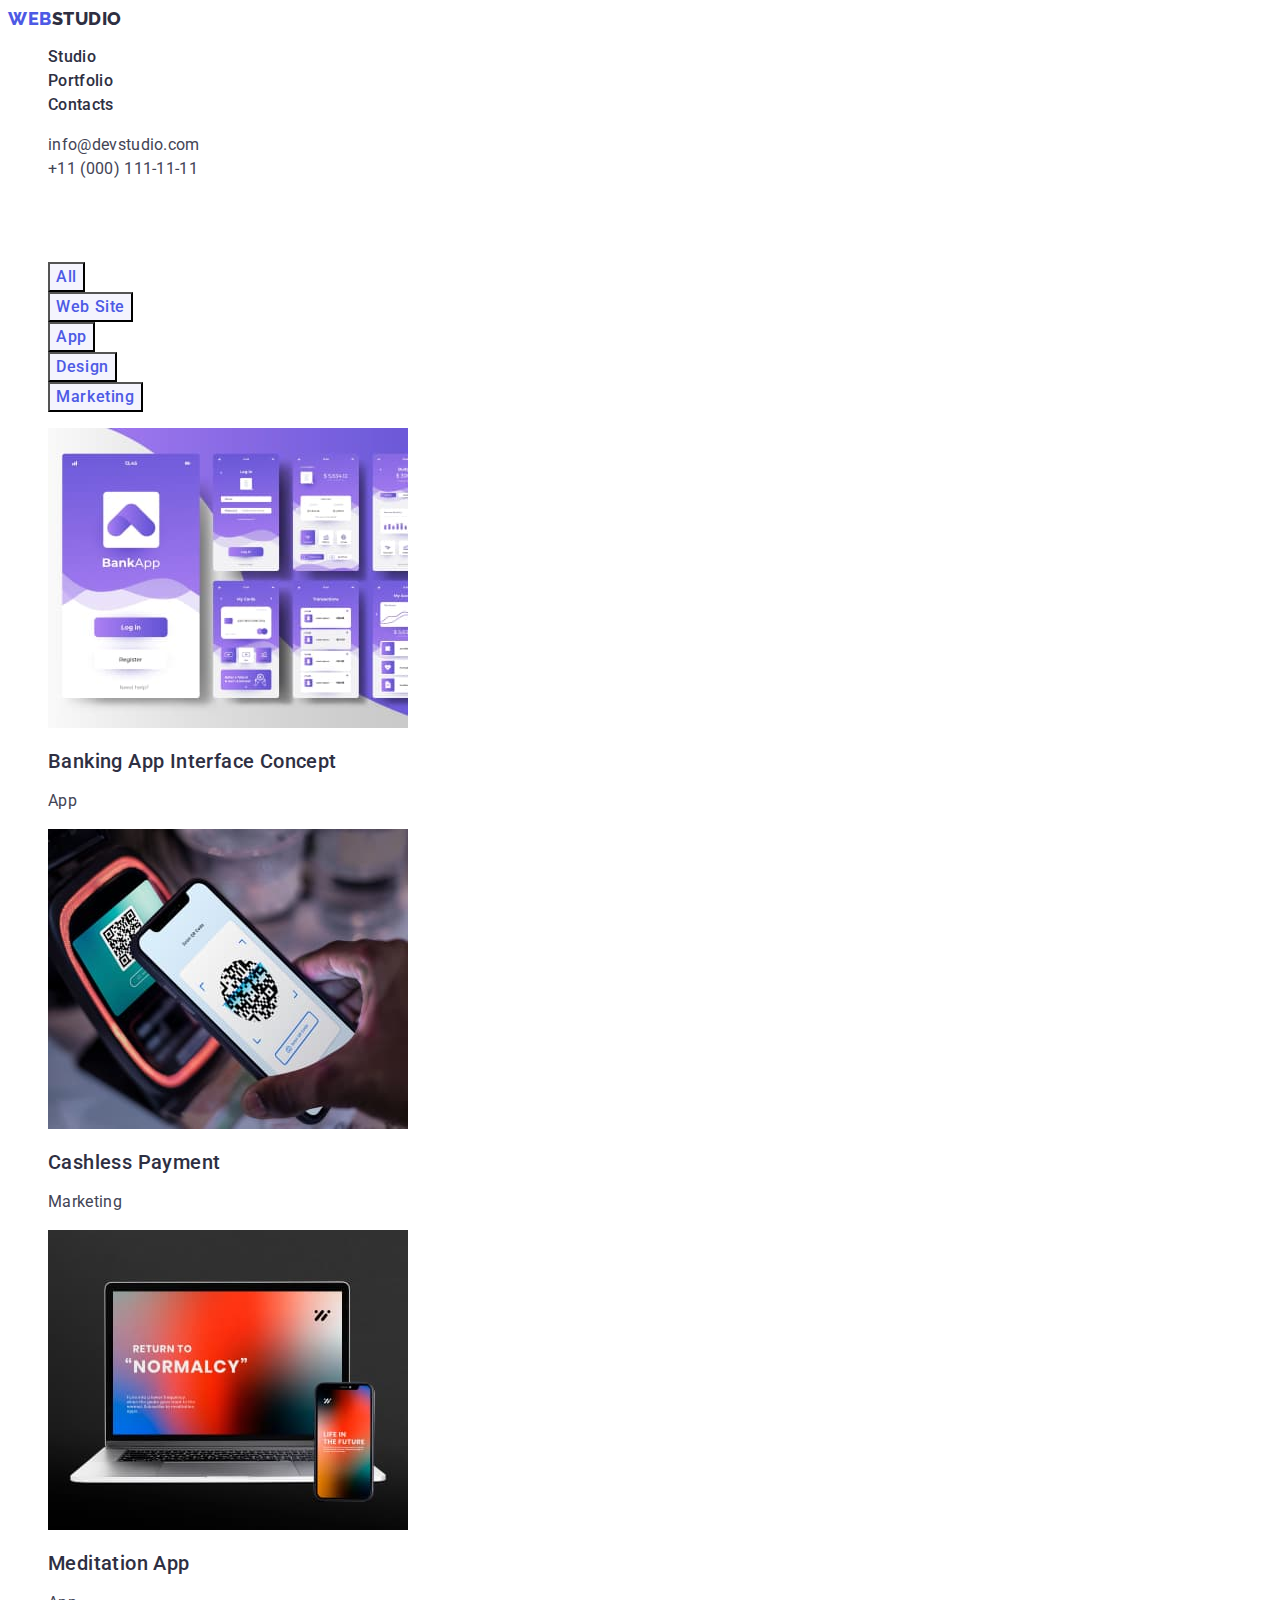
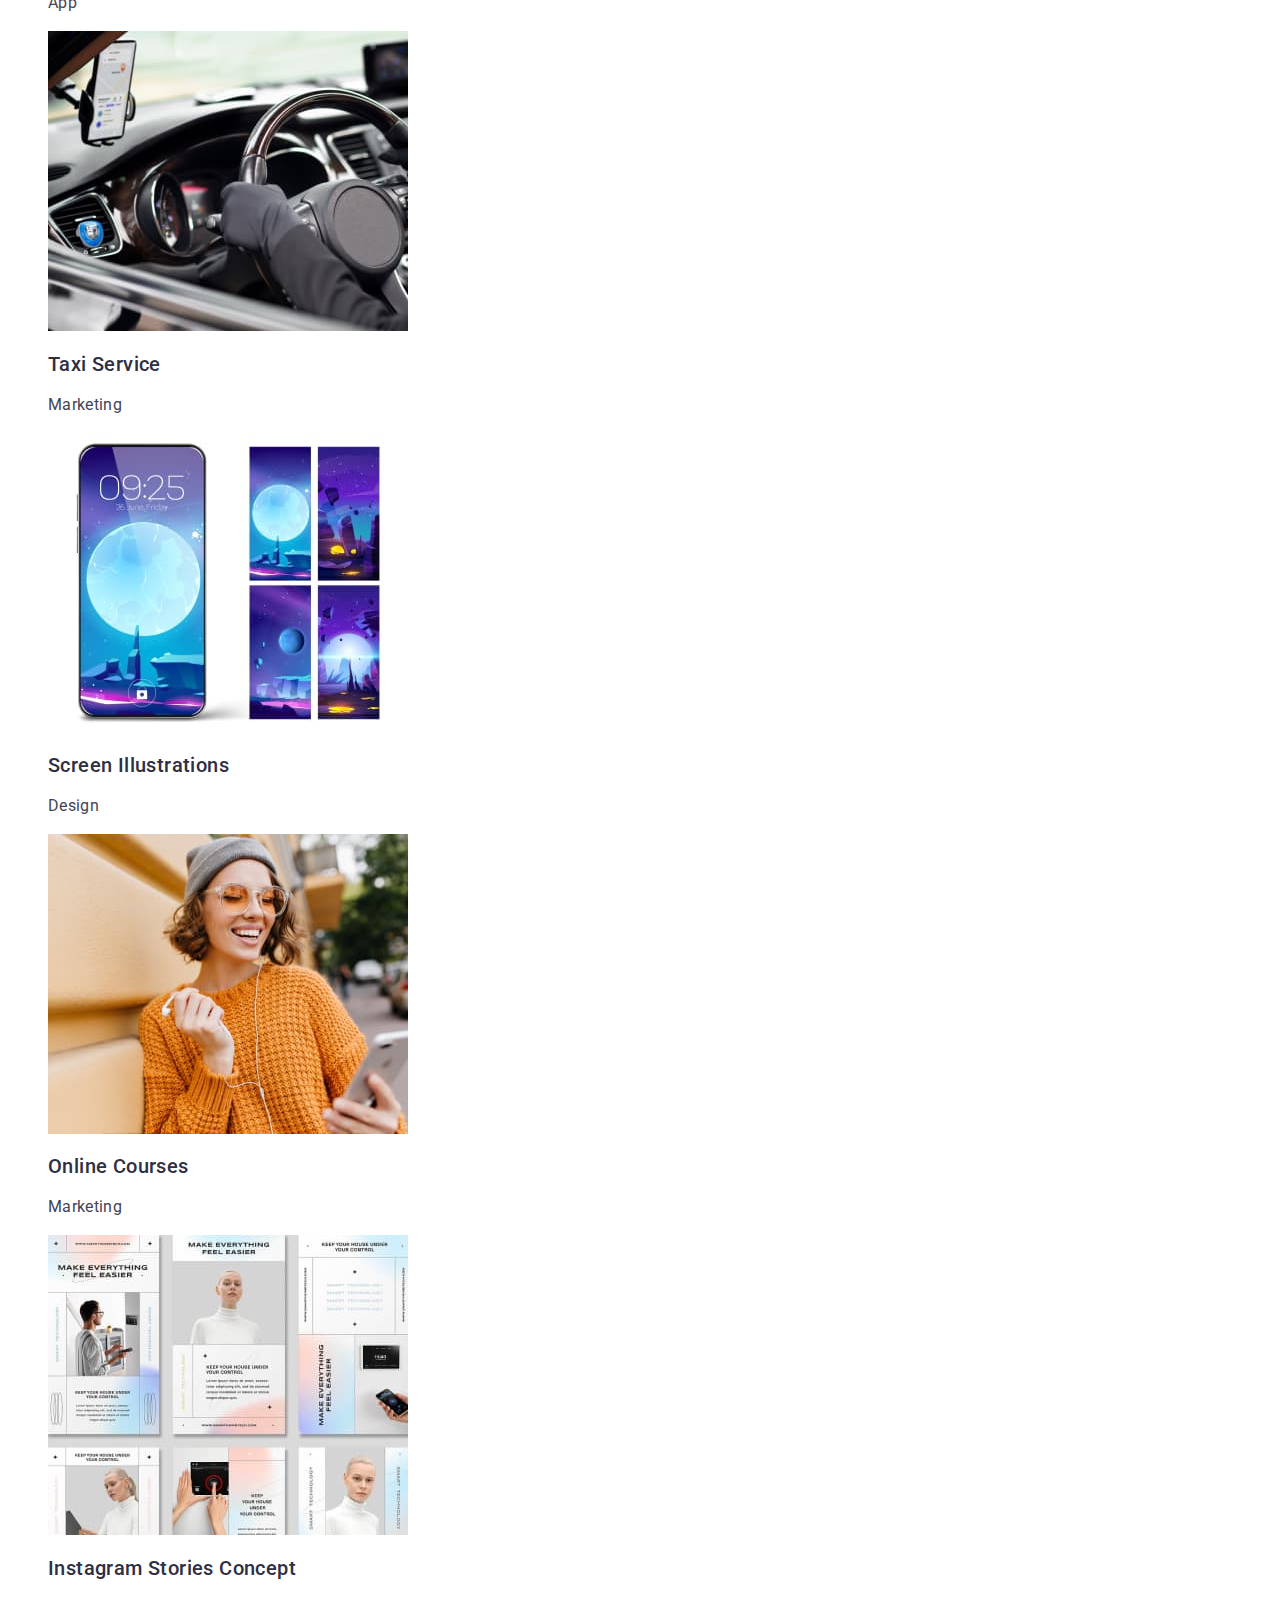
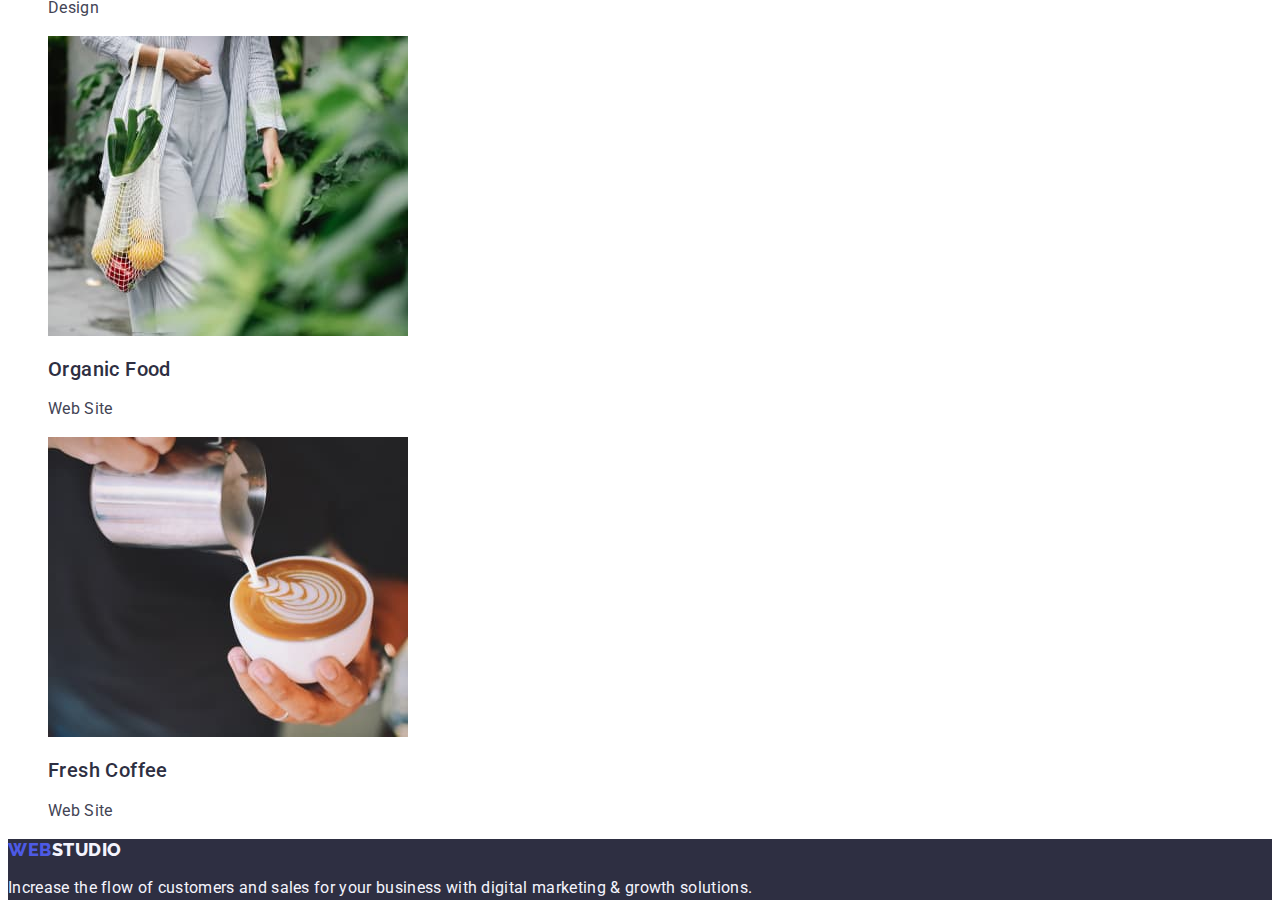
==== portfolio.html @ 11beeb92 "1" ====
<!DOCTYPE html>
<html lang="en">
  <head>
    <meta charset="UTF-8" />
    <meta
      name="viewport"
      content="width=device-width, initial-scale=1.0"
    />
    <title>Portfolio</title>
    <link
      rel="stylesheet"
      href="./css/styles.css"
    />
    <link
      rel="preconnect"
      href="https://fonts.googleapis.com"
    />
    <link
      rel="preconnect"
      href="https://fonts.gstatic.com"
      crossorigin
    />
    <link
      href="https://fonts.googleapis.com/css2?family=Raleway:wght@800&family=Roboto:wght@400;500;700&display=swap"
      rel="stylesheet"
    />
  </head>
  <body>
    <header>
      <nav class="header-portfolio-navi">
        <a
          class="header-portfolio-logo link"
          href="./index.html"
          >Web<span class="heder-portfolio-logo-studio">Studio</span>
        </a>
        <ul class="header-menu-list list">
          <li>
            <a
              class="header-menu-link link"
              href="./index.html"
              >Studio</a
            >
          </li>
          <li>
            <a
              class="header-menu-link link"
              href="./portfolio.html"
              >Portfolio</a
            >
          </li>
          <li>
            <a
              class="header-menu-link link"
              href=""
              >Contacts</a
            >
          </li>
        </ul>
      </nav>
      <address class="header-address">
        <ul class="header-address-list list">
          <li class="header-address-item">
            <a
              class="header-address-link link"
              href="mailto:info@devstudio.com"
              >info@devstudio.com</a
            >
          </li>
          <li class="header-address-item">
            <a
              class="header-address-link link"
              href="tel:+110001111111"
              >+11 (000) 111-11-11</a
            >
          </li>
        </ul>
      </address>
    </header>
    <main>
      <section class="portfolio-filter">
        <h1 class="visually-hidden">Portfolio</h1>
        <ul class="filter-list list">
          <li>
            <button
              type="button"
              class="filter-btn"
            >
              All
            </button>
          </li>
          <li>
            <button
              type="button"
              class="filter-btn"
            >
              Web Site
            </button>
          </li>
          <li>
            <button
              type="button"
              class="filter-btn"
            >
              App
            </button>
          </li>
          <li>
            <button
              type="button"
              class="filter-btn"
            >
              Design
            </button>
          </li>
          <li>
            <button
              type="button"
              class="filter-btn"
            >
              Marketing
            </button>
          </li>
        </ul>
        <ul class="portfolio-img-list list">
          <li class="portfolio-iteam">
            <a class="link" href=""
              ><img
                class="portfolio-img"
                src="./images/portfolio1.jpg"
                alt="Banking App Interface Concept"
                width="360"
                height="300"
              >
              <h2 class="portfolio-subtitle">Banking App Interface Concept</h2>
              <p class="portfolio-text">App</p></a
            >
          </li>
          <li class="portfolio-iteam">
            <a class="link" href=""
              ><img
                class="portfolio-img"
                src="./images/portfolio2.jpg"
                alt="Cashless Payment"
                width="360"
                height="300"
              >
              <h2 class="portfolio-subtitle">Cashless Payment</h2>
              <p class="portfolio-text">Marketing</p></a
            >
          </li>
          <li class="portfolio-iteam">
            <a class="link" href=""
              ><img
                class="portfolio-img"
                src="./images/portfolio3.jpg"
                alt="Meditation App"
                width="360"
                height="300"
              >
              <h2 class="portfolio-subtitle">Meditation App</h2>
              <p class="portfolio-text">App</p></a
            >
          </li>
          <li class="portfolio-iteam">
            <a class="link" href=""
              ><img
                class="portfolio-img"
                src="./images/portfolio4.jpg"
                alt="Taxi Service"
                width="360"
                height="300"
              >
              <h2 class="portfolio-subtitle">Taxi Service</h2>
              <p class="portfolio-text">Marketing</p></a
            >
          </li>
          <li class="portfolio-iteam">
            <a class="link" href=""
              ><img
                class="portfolio-img"
                src="./images/portfolio5.jpg"
                alt="Screen Illustrations"
                width="360"
                height="300"
              >
              <h2 class="portfolio-subtitle">Screen Illustrations</h2>
              <p class="portfolio-text">Design</p></a
            >
          </li>
          <li class="portfolio-iteam">
            <a class="link" href=""
              ><img
                class="portfolio-img"
                src="./images/portfolio6.jpg"
                alt="Online Courses"
                width="360"
                height="300"
              >
              <h2 class="portfolio-subtitle">Online Courses</h2>
              <p class="portfolio-text">Marketing</p></a
            >
          </li>
          <li class="portfolio-iteam">
            <a class="link" href=""
              ><img
                class="portfolio-img"
                src="./images/portfolio7.jpg"
                alt="Instagram Stories Concept"
                width="360"
                height="300"
              >
              <h2 class="portfolio-subtitle">Instagram Stories Concept</h2>
              <p class="portfolio-text">Design</p></a
            >
          </li>
          <li class="portfolio-iteam">
            <a class="link" href=""
              ><img
                class="portfolio-img"
                src="./images/portfolio8.jpg"
                alt="Organic Food"
                width="360"
                height="300"
              >
              <h2 class="portfolio-subtitle">Organic Food</h2>
              <p class="portfolio-text">Web Site</p></a
            >
          </li>
          <li class="portfolio-iteam">
            <a class="link" href=""
              ><img
                class="portfolio-img"
                src="./images/portfolio9.jpg"
                alt="Fresh Coffee"
                width="360"
                height="300"
              >
              <h2 class="portfolio-subtitle">Fresh Coffee</h2>
              <p class="portfolio-text">Web Site</p></a
            >
          </li>
        </ul>
      </section>
    </main>
    <footer class="main-footer">
      <a
        class="footer-logo link"
        href="./index.html"
        >Web<span class="footer-logo-first">Studio</span></a
      >
      <p class="footer-text">
        Increase the flow of customers and sales for your business with digital
        marketing & growth solutions.
      </p>
    </footer>
  </body>
</html>
---- css/styles.css ----
:root {
  --color-iris: rgba(77, 90, 229, 1);
  --color-ocean: rgba(64, 75, 191, 1);
  --color-navy-blue: rgba(46, 47, 66, 1);
  --color-green: rgba(49, 208, 170, 1);
  --color-slate: rgba(67, 68, 85, 1);
  --color-light-slate: rgba(142, 143, 153, 1);
  --color-cornflower: rgba(231, 233, 252, 1);
  --color-cloud: rgba(244, 244, 253, 1);
  --color-navy-blue-modal: rgba(46, 47, 66, 0.4);
  --color-grey: rgba(46, 47, 66, 0.7);
  --color-white: rgba(255, 255, 255, 1);
  --color-dairy: rgba(252, 252, 252, 1);
}

body {
  font-family: "Roboto", sans-serif;
  background-color: var(--color-white);
  color: var(--color-slate);
}
address {
  font-style: normal; 
}

.link {
  text-decoration: none;
}
.list {
  list-style-type: none;
}
/* -------HEADER -----------*/
.logo {
  color: var(--color-navy-blue);
  font-family: "Raleway", sans-serif;
  font-size: 18px;
  font-weight: 800;
  line-height: 1.17;
  letter-spacing: 0.03em;
  text-transform: uppercase;
}
.logo-first {
  color: var(--color-iris);
  font-family: "Raleway", sans-serif;
  font-size: 18px;
  font-weight: 800;
  line-height: 1.17;
  letter-spacing: 0.03em;
  text-transform: uppercase;
}
.header-menu-link {
  color: var(--color-navy-blue);
  font-size: 16px;
  font-weight: 500;
  line-height: 1.5;
  letter-spacing: 0.02em;
  }
  .header-menu-link:hover, .header-menu-link:focus, .header-menu-link:active{
  color: var(--color-ocean);
  text-decoration: underline;
}
.header-address-link {
  color: inherit;
  font-size: 16px;
  line-height: 1.5;
  letter-spacing: 0.02em;
}
.header-address-link:hover, .header-address-link:focus, .header-address-link:active{
  color: var(--color-ocean);
}

/*----------- HERO------------ */
.hero {
  background-color: var(--color-navy-blue);
}
.hero-title {
  color: var(--color-white);
  text-align: center;
  font-size: 56px;
  line-height: 1.07;
  letter-spacing: 0.02em;
}
.hero-button {
  cursor: pointer;
  background-color: var(--color-iris);
  font-family: inherit;
  color: var(--color-white);
  font-size: 16px;
  font-weight: 500;
  line-height: 1.5;
  letter-spacing: 0.04em;
}
.hero-button:hover,
.hero-button:focus {
  background-color: var(--color-ocean);
}
/* -------Advantage------- */
.visually-hidden {
  white-space: nowrap;
  clip-path: inset(100%);
  clip: rect(0 0 0 0);
  overflow: hidden;
}

.advantage-subtitle {
  color: var(--color-navy-blue);
  font-size: 20px;
  font-weight: 500;
  line-height: 1.2;
  letter-spacing: 0.02em;
}
.advantage-text {
  font-size: 16px;
  line-height: 1.5;
  letter-spacing: 0.02em;
}
/* ----------------Working----------- */

.working-title {
  color: var(--color-navy-blue);
  text-align: center;
  font-size: 36px;
  line-height: 1.11;
  letter-spacing: 0.02em;
  text-transform: capitalize;
}
/* --------------TEAM-------- */
.team {
  background-color: var(--color-cloud);
}
.team-iteam {
  background-color: var(--color-white);
}
.team-title {
  color: var(--color-navy-blue);
  text-align: center;
  font-size: 36px;
  line-height: 1.11;
  letter-spacing: 0.02em;
  text-transform: capitalize;
}

.team-subtitle {
  color: var(--color-navy-blue);
  text-align: center;
  font-size: 20px;
  font-weight: 500;
  line-height: 1.2;
  letter-spacing: 0.02em;
}
.team-text {
  text-align: center;
  font-size: 16px;
  line-height: 1.5;
  letter-spacing: 0.02em;
}
/* ----------------------------FOOTER------------------ */
.main-footer {
  background-color: var(--color-navy-blue);
}
.footer-logo {
  text-transform: uppercase;
  color: var(--color-iris);
  font-family: "Raleway", sans-serif;
  font-size: 18px;
  font-weight: 800;
  line-height: 1.17;
  letter-spacing: 0.03em;
}
.footer-logo-first {
  color: var(--color-cloud);
  font-family: "Raleway", sans-serif;
  font-size: 18px;
  font-weight: 800;
  line-height: 1.17;
  letter-spacing: 0.03em;
}
.footer-text {
  color: var(--color-cloud);
  font-size: 16px;
  line-height: 1.5;
  letter-spacing: 0.02em;
}
/*----------- Portfolio header ----------*/
.header-portfolio-logo {
  color: var(--color-iris);
  font-family: "Raleway", sans-serif;
  font-size: 18px;
  font-weight: 800;
  line-height: 1.17;
  letter-spacing: 0.03em;
  text-transform: uppercase;
}
.heder-portfolio-logo-studio {
  color: var(--color-navy-blue);
  text-shadow: rgba(0, 0, 0, 0.25);
  font-family: "Raleway", sans-serif;
  font-size: 18px;
  font-weight: 800;
  line-height: 1.17;
  letter-spacing: 0.03em;
  
}

/* -----------------------PORTFOLIO---------- */
.filter-btn {
  cursor: pointer;
  font-family: inherit;
  background-color: var(--color-cloud);
  color: var(--color-iris);
  text-align: center;
  font-size: 16px;
  font-weight: 500;
  line-height: 1.5;
  letter-spacing: 0.04em;
}
.filter-btn:hover,
.filter-btn:focus {
  background-color: var(--color-ocean);
  color: var(--color-white);
}

.portfolio-subtitle {
  color: var(--color-navy-blue);
  font-size: 20px;
  font-weight: 500;
  line-height: 1.2;
  letter-spacing: 0.02em;
}
.portfolio-text {
  color: #434455;
  font-size: 16px;
  line-height: 1.5;
  letter-spacing: 0.02em;
}
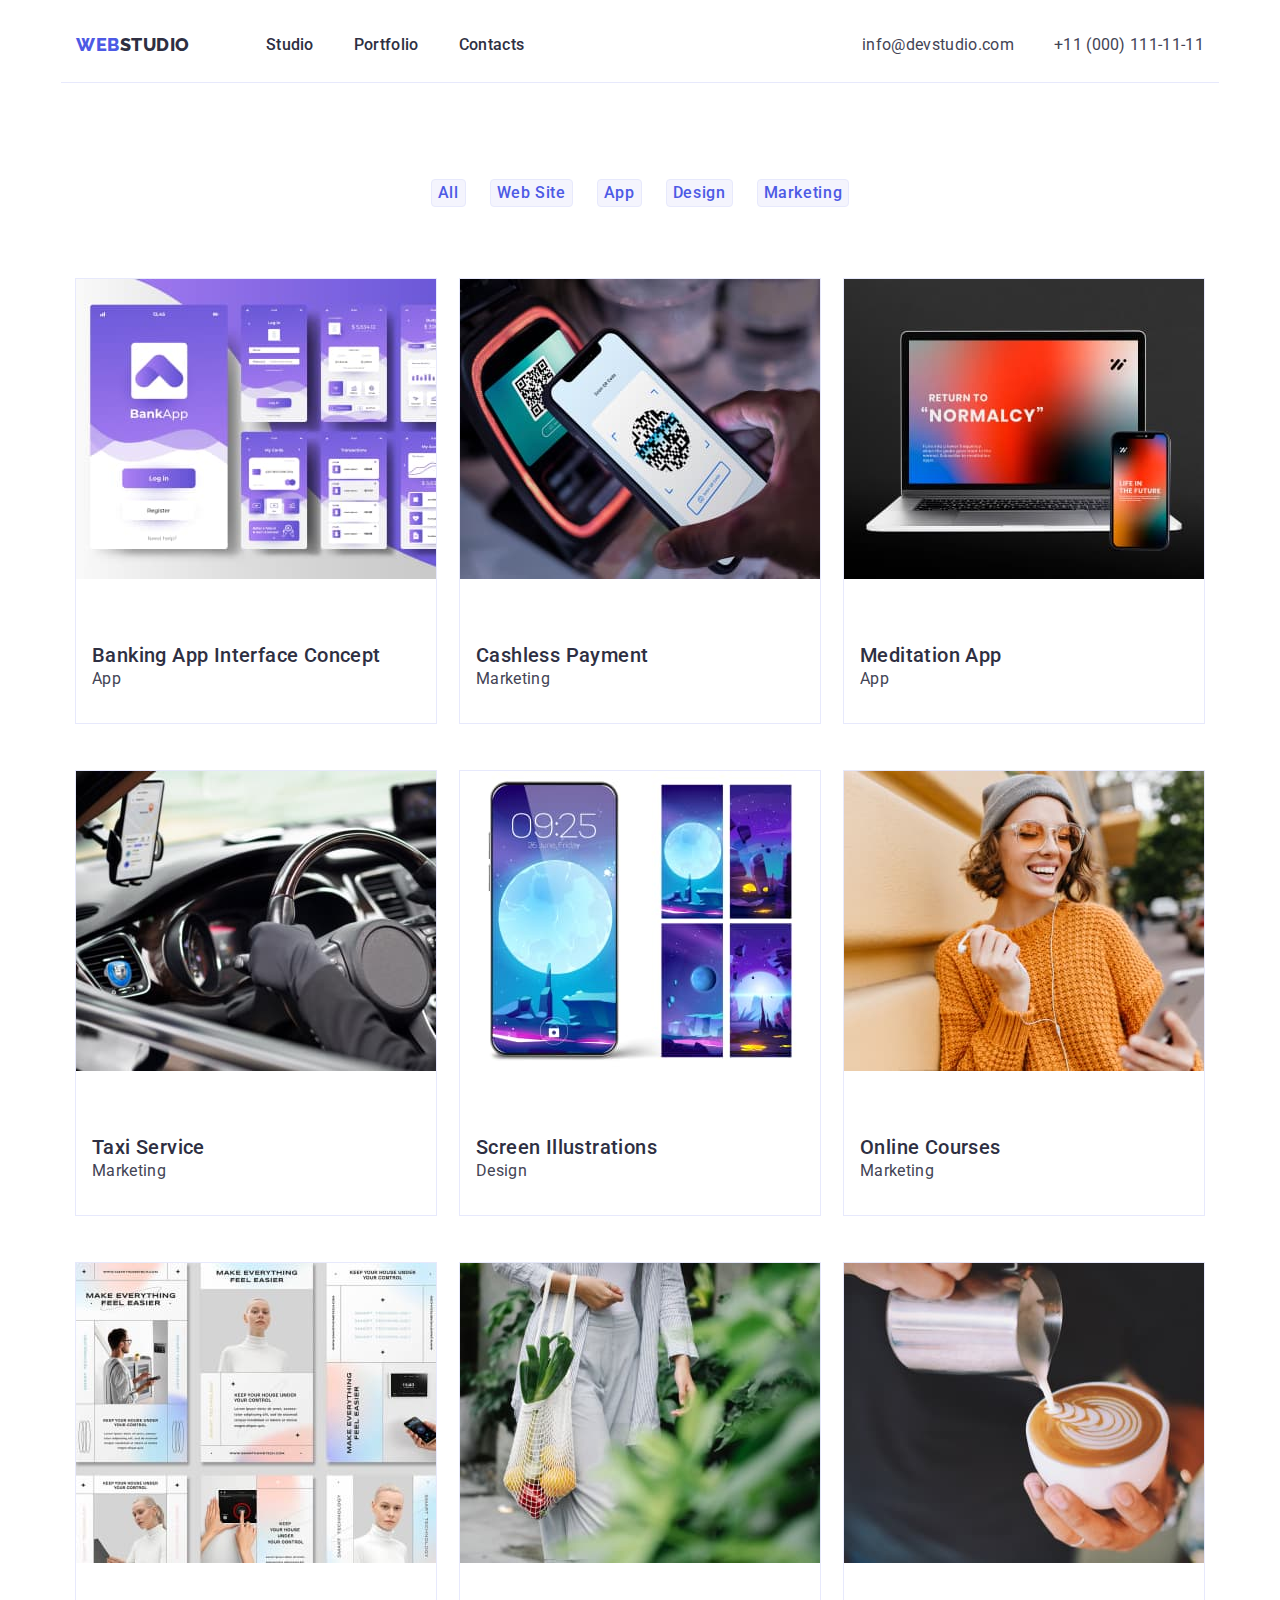
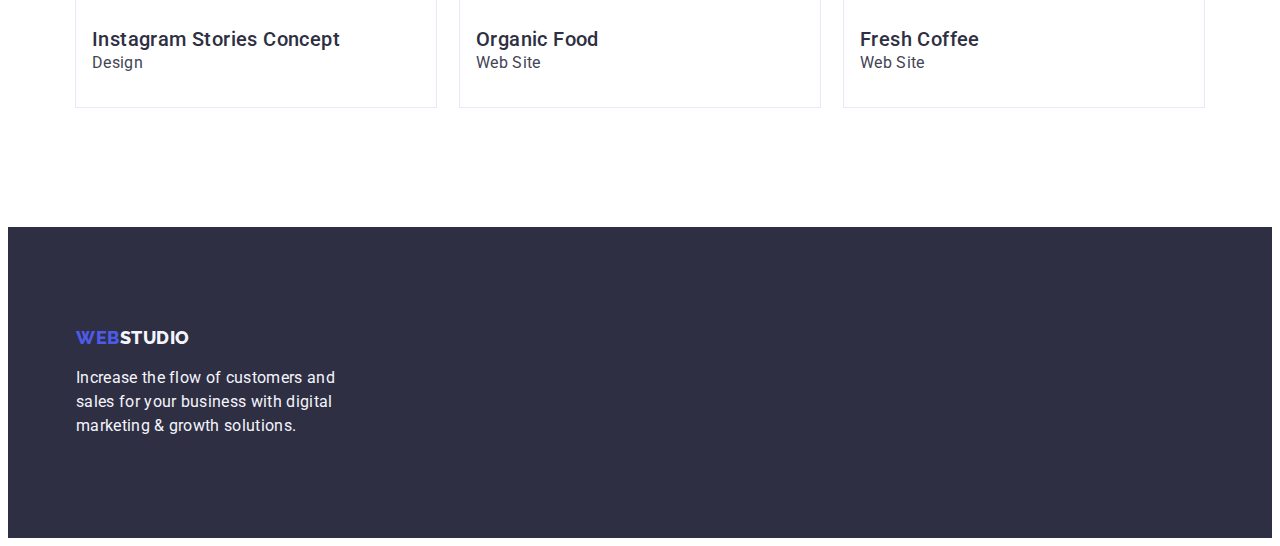
==== commit c78b4c12: "1" ====
--- a/portfolio.html
+++ b/portfolio.html
@@ -27,231 +27,255 @@
   </head>
   <body>
     <header>
-      <nav class="header-portfolio-navi">
-        <a
-          class="header-portfolio-logo link"
-          href="./index.html"
-          >Web<span class="heder-portfolio-logo-studio">Studio</span>
-        </a>
-        <ul class="header-menu-list list">
-          <li>
-            <a
-              class="header-menu-link link"
-              href="./index.html"
-              >Studio</a
-            >
-          </li>
-          <li>
-            <a
-              class="header-menu-link link"
-              href="./portfolio.html"
-              >Portfolio</a
-            >
-          </li>
-          <li>
-            <a
-              class="header-menu-link link"
-              href=""
-              >Contacts</a
-            >
-          </li>
-        </ul>
-      </nav>
-      <address class="header-address">
-        <ul class="header-address-list list">
-          <li class="header-address-item">
-            <a
-              class="header-address-link link"
-              href="mailto:info@devstudio.com"
-              >info@devstudio.com</a
-            >
-          </li>
-          <li class="header-address-item">
-            <a
-              class="header-address-link link"
-              href="tel:+110001111111"
-              >+11 (000) 111-11-11</a
-            >
-          </li>
-        </ul>
-      </address>
+      <div class="container header-container">
+        <nav class="header-navi">
+          <a
+            class="header-portfolio-logo link"
+            href="./index.html"
+            >Web<span class="heder-portfolio-logo-studio">Studio</span>
+          </a>
+          <ul class="header-menu-list list">
+            <li>
+              <a
+                class="header-menu-link link"
+                href="./index.html"
+                >Studio</a
+              >
+            </li>
+            <li>
+              <a
+                class="header-menu-link link"
+                href="./portfolio.html"
+                >Portfolio</a
+              >
+            </li>
+            <li>
+              <a
+                class="header-menu-link link"
+                href=""
+                >Contacts</a
+              >
+            </li>
+          </ul>
+        </nav>
+        <address class="header-address">
+          <ul class="header-address-list list">
+            <li class="header-address-item">
+              <a
+                class="header-address-link link"
+                href="mailto:info@devstudio.com"
+                >info@devstudio.com</a
+              >
+            </li>
+            <li class="header-address-item">
+              <a
+                class="header-address-link link"
+                href="tel:+110001111111"
+                >+11 (000) 111-11-11</a
+              >
+            </li>
+          </ul>
+        </address>
+      </div>
     </header>
     <main>
       <section class="portfolio-filter">
-        <h1 class="visually-hidden">Portfolio</h1>
-        <ul class="filter-list list">
-          <li>
-            <button
-              type="button"
-              class="filter-btn"
-            >
-              All
-            </button>
-          </li>
-          <li>
-            <button
-              type="button"
-              class="filter-btn"
-            >
-              Web Site
-            </button>
-          </li>
-          <li>
-            <button
-              type="button"
-              class="filter-btn"
-            >
-              App
-            </button>
-          </li>
-          <li>
-            <button
-              type="button"
-              class="filter-btn"
-            >
-              Design
-            </button>
-          </li>
-          <li>
-            <button
-              type="button"
-              class="filter-btn"
-            >
-              Marketing
-            </button>
-          </li>
-        </ul>
-        <ul class="portfolio-img-list list">
-          <li class="portfolio-iteam">
-            <a class="link" href=""
-              ><img
-                class="portfolio-img"
-                src="./images/portfolio1.jpg"
-                alt="Banking App Interface Concept"
-                width="360"
-                height="300"
-              >
-              <h2 class="portfolio-subtitle">Banking App Interface Concept</h2>
-              <p class="portfolio-text">App</p></a
-            >
-          </li>
-          <li class="portfolio-iteam">
-            <a class="link" href=""
-              ><img
-                class="portfolio-img"
-                src="./images/portfolio2.jpg"
-                alt="Cashless Payment"
-                width="360"
-                height="300"
-              >
-              <h2 class="portfolio-subtitle">Cashless Payment</h2>
-              <p class="portfolio-text">Marketing</p></a
-            >
-          </li>
-          <li class="portfolio-iteam">
-            <a class="link" href=""
-              ><img
-                class="portfolio-img"
-                src="./images/portfolio3.jpg"
-                alt="Meditation App"
-                width="360"
-                height="300"
-              >
-              <h2 class="portfolio-subtitle">Meditation App</h2>
-              <p class="portfolio-text">App</p></a
-            >
-          </li>
-          <li class="portfolio-iteam">
-            <a class="link" href=""
-              ><img
-                class="portfolio-img"
-                src="./images/portfolio4.jpg"
-                alt="Taxi Service"
-                width="360"
-                height="300"
-              >
-              <h2 class="portfolio-subtitle">Taxi Service</h2>
-              <p class="portfolio-text">Marketing</p></a
-            >
-          </li>
-          <li class="portfolio-iteam">
-            <a class="link" href=""
-              ><img
-                class="portfolio-img"
-                src="./images/portfolio5.jpg"
-                alt="Screen Illustrations"
-                width="360"
-                height="300"
-              >
-              <h2 class="portfolio-subtitle">Screen Illustrations</h2>
-              <p class="portfolio-text">Design</p></a
-            >
-          </li>
-          <li class="portfolio-iteam">
-            <a class="link" href=""
-              ><img
-                class="portfolio-img"
-                src="./images/portfolio6.jpg"
-                alt="Online Courses"
-                width="360"
-                height="300"
-              >
-              <h2 class="portfolio-subtitle">Online Courses</h2>
-              <p class="portfolio-text">Marketing</p></a
-            >
-          </li>
-          <li class="portfolio-iteam">
-            <a class="link" href=""
-              ><img
-                class="portfolio-img"
-                src="./images/portfolio7.jpg"
-                alt="Instagram Stories Concept"
-                width="360"
-                height="300"
-              >
-              <h2 class="portfolio-subtitle">Instagram Stories Concept</h2>
-              <p class="portfolio-text">Design</p></a
-            >
-          </li>
-          <li class="portfolio-iteam">
-            <a class="link" href=""
-              ><img
-                class="portfolio-img"
-                src="./images/portfolio8.jpg"
-                alt="Organic Food"
-                width="360"
-                height="300"
-              >
-              <h2 class="portfolio-subtitle">Organic Food</h2>
-              <p class="portfolio-text">Web Site</p></a
-            >
-          </li>
-          <li class="portfolio-iteam">
-            <a class="link" href=""
-              ><img
-                class="portfolio-img"
-                src="./images/portfolio9.jpg"
-                alt="Fresh Coffee"
-                width="360"
-                height="300"
-              >
-              <h2 class="portfolio-subtitle">Fresh Coffee</h2>
-              <p class="portfolio-text">Web Site</p></a
-            >
-          </li>
-        </ul>
+<div class="container">
+          <h1 class="visually-hidden">Portfolio</h1>
+          <ul class="filter-list list">
+            <li>
+              <button
+                type="button"
+                class="filter-btn"
+              >
+                All
+              </button>
+            </li>
+            <li>
+              <button
+                type="button"
+                class="filter-btn"
+              >
+                Web Site
+              </button>
+            </li>
+            <li>
+              <button
+                type="button"
+                class="filter-btn"
+              >
+                App
+              </button>
+            </li>
+            <li>
+              <button
+                type="button"
+                class="filter-btn"
+              >
+                Design
+              </button>
+            </li>
+            <li>
+              <button
+                type="button"
+                class="filter-btn"
+              >
+                Marketing
+              </button>
+            </li>
+          </ul>
+          <ul class="portfolio-img-list list">
+            <li class="portfolio-iteam">
+              <a class="link" href=""
+                ><img
+                  class="portfolio-img"
+                  src="./images/portfolio1.jpg"
+                  alt="Banking App Interface Concept"
+                  width="360"
+                  height="300"
+                >
+                <div class="porfolio-item-conteiner">
+                  <h2 class="portfolio-subtitle">Banking App Interface Concept</h2>
+                  <p class="portfolio-text">App</p>
+                </div></a
+              >
+            </li>
+            <li class="portfolio-iteam">
+              <a class="link" href=""
+                ><img
+                  class="portfolio-img"
+                  src="./images/portfolio2.jpg"
+                  alt="Cashless Payment"
+                  width="360"
+                  height="300"
+                >
+                <div class="porfolio-item-conteiner">
+                  <h2 class="portfolio-subtitle">Cashless Payment</h2>
+                  <p class="portfolio-text">Marketing</p>
+                </div></a
+              >
+            </li>
+            <li class="portfolio-iteam">
+              <a class="link" href=""
+                ><img
+                  class="portfolio-img"
+                  src="./images/portfolio3.jpg"
+                  alt="Meditation App"
+                  width="360"
+                  height="300"
+                >
+                <div class="porfolio-item-conteiner">
+                  <h2 class="portfolio-subtitle">Meditation App</h2>
+                  <p class="portfolio-text">App</p>
+                </div></a
+              >
+            </li>
+            <li class="portfolio-iteam">
+              <a class="link" href=""
+                ><img
+                  class="portfolio-img"
+                  src="./images/portfolio4.jpg"
+                  alt="Taxi Service"
+                  width="360"
+                  height="300"
+                >
+                <div class="porfolio-item-conteiner">
+                  <h2 class="portfolio-subtitle">Taxi Service</h2>
+                  <p class="portfolio-text">Marketing</p>
+                </div></a
+              >
+            </li>
+            <li class="portfolio-iteam">
+              <a class="link" href=""
+                ><img
+                  class="portfolio-img"
+                  src="./images/portfolio5.jpg"
+                  alt="Screen Illustrations"
+                  width="360"
+                  height="300"
+                >
+                <div class="porfolio-item-conteiner">
+                  <h2 class="portfolio-subtitle">Screen Illustrations</h2>
+                  <p class="portfolio-text">Design</p>
+                </div></a
+              >
+            </li>
+            <li class="portfolio-iteam">
+              <a class="link" href=""
+                ><img
+                  class="portfolio-img"
+                  src="./images/portfolio6.jpg"
+                  alt="Online Courses"
+                  width="360"
+                  height="300"
+                >
+                <div class="porfolio-item-conteiner">
+                  <h2 class="portfolio-subtitle">Online Courses</h2>
+                  <p class="portfolio-text">Marketing</p>
+                </div></a
+              >
+            </li>
+            <li class="portfolio-iteam">
+              <a class="link" href=""
+                ><img
+                  class="portfolio-img"
+                  src="./images/portfolio7.jpg"
+                  alt="Instagram Stories Concept"
+                  width="360"
+                  height="300"
+                >
+                <div class="porfolio-item-conteiner">
+                  <h2 class="portfolio-subtitle">Instagram Stories Concept</h2>
+                  <p class="portfolio-text">Design</p>
+                </div></a
+              >
+            </li>
+            <li class="portfolio-iteam">
+              <a class="link" href=""
+                ><img
+                  class="portfolio-img"
+                  src="./images/portfolio8.jpg"
+                  alt="Organic Food"
+                  width="360"
+                  height="300"
+                >
+                <div class="porfolio-item-conteiner">
+                  <h2 class="portfolio-subtitle">Organic Food</h2>
+                  <p class="portfolio-text">Web Site</p>
+                </div></a
+              >
+            </li>
+            <li class="portfolio-iteam">
+              <a class="link" href=""
+                ><img
+                  class="portfolio-img"
+                  src="./images/portfolio9.jpg"
+                  alt="Fresh Coffee"
+                  width="360"
+                  height="300"
+                >
+                 <div class="porfolio-item-conteiner">
+                   <h2 class="portfolio-subtitle">Fresh Coffee</h2>
+                    <p class="portfolio-text">Web Site</p>
+                 </div></a
+              >
+            </li>
+          </ul>
+</div>
       </section>
     </main>
     <footer class="main-footer">
-      <a
-        class="footer-logo link"
-        href="./index.html"
-        >Web<span class="footer-logo-first">Studio</span></a
-      >
-      <p class="footer-text">
-        Increase the flow of customers and sales for your business with digital
-        marketing & growth solutions.
-      </p>
+<div class="container">
+        <a
+          class="footer-logo link"
+          href="./index.html"
+          >Web<span class="footer-logo-first">Studio</span></a
+        >
+        <p class="footer-text">
+          Increase the flow of customers and sales for your business with digital
+          marketing & growth solutions.
+        </p>
+</div>
     </footer>
   </body>
 </html>
--- a/css/styles.css
+++ b/css/styles.css
@@ -1,3 +1,35 @@
+/* -------------Reset------------------------------ */
+*,
+*::before,
+*::after {
+  box-sizing: border-box;
+}
+ul[class],
+ol[class] {
+  padding: 0;
+}
+h1,
+h2,
+h3,
+h4,
+p,
+ul[class],
+ol[class],
+li,
+figure,
+figcaption,
+blockquote,
+dl,
+dd {
+  margin: 0;
+}
+
+
+
+
+
+
+
 :root {
   --color-iris: rgba(77, 90, 229, 1);
   --color-ocean: rgba(64, 75, 191, 1);
@@ -13,22 +45,47 @@
   --color-dairy: rgba(252, 252, 252, 1);
 }
 
+img {
+  max-width: 100%;
+  display: block;
+  height: auto;
+}
 body {
   font-family: "Roboto", sans-serif;
   background-color: var(--color-white);
   color: var(--color-slate);
 }
 address {
-  font-style: normal; 
+  font-style: normal;
 }
 
 .link {
   text-decoration: none;
+  display: block;
 }
 .list {
   list-style-type: none;
 }
+.container {
+  width: 1158px;
+  max-width: 1440px;
+  padding-left: 15px;
+  padding-right: 15px;
+  margin: 0 auto;
+}
 /* -------HEADER -----------*/
+.header-container {
+  padding-bottom: 25px;
+  padding-top: 25px;
+  display: flex;
+  border-bottom: 1px solid var(--color-cornflower);
+}
+.header-navi {
+  display: flex;
+  align-items: center;
+  gap: 76px;
+}
+
 .logo {
   color: var(--color-navy-blue);
   font-family: "Raleway", sans-serif;
@@ -47,37 +104,59 @@
   letter-spacing: 0.03em;
   text-transform: uppercase;
 }
+.header-menu-list {
+  display: flex;
+  gap: 40px;
+}
+
 .header-menu-link {
   color: var(--color-navy-blue);
   font-size: 16px;
   font-weight: 500;
   line-height: 1.5;
   letter-spacing: 0.02em;
-  }
-  .header-menu-link:hover, .header-menu-link:focus, .header-menu-link:active{
+}
+.header-menu-link:hover,
+.header-menu-link:focus,
+.header-menu-link:active {
   color: var(--color-ocean);
   text-decoration: underline;
 }
+.header-address {
+  margin-left: auto;
+}
+.header-address-list {
+  display: flex;
+  gap: 40px;
+}
 .header-address-link {
   color: inherit;
   font-size: 16px;
   line-height: 1.5;
   letter-spacing: 0.02em;
 }
-.header-address-link:hover, .header-address-link:focus, .header-address-link:active{
+.header-address-link:hover,
+.header-address-link:focus,
+.header-address-link:active {
   color: var(--color-ocean);
 }
 
 /*----------- HERO------------ */
 .hero {
   background-color: var(--color-navy-blue);
-}
+  padding: 188px 472px;
+  /* padding-bottom: 120px; */
+}
+
 .hero-title {
+  margin: 0 auto;
+  max-width: 496px;
   color: var(--color-white);
   text-align: center;
   font-size: 56px;
   line-height: 1.07;
   letter-spacing: 0.02em;
+  margin-bottom: 48px;
 }
 .hero-button {
   cursor: pointer;
@@ -88,13 +167,34 @@
   font-weight: 500;
   line-height: 1.5;
   letter-spacing: 0.04em;
+  padding: 16px 32px;
+  border-radius: 4px;
+  border: none;
+  display: block;
+  margin: 0 auto;
 }
 .hero-button:hover,
 .hero-button:focus {
   background-color: var(--color-ocean);
+  
 }
 /* -------Advantage------- */
+.advantage {
+  padding-bottom: 120px;
+  padding-top: 120px;
+}
+.advantage-list {
+  display: flex;
+  gap: 24px;
+}
+
 .visually-hidden {
+  position: absolute;
+  width: 1px;
+  height: 1px;
+  margin: -1px;
+  border: 0;
+  padding: 0;
   white-space: nowrap;
   clip-path: inset(100%);
   clip: rect(0 0 0 0);
@@ -112,9 +212,19 @@
   font-size: 16px;
   line-height: 1.5;
   letter-spacing: 0.02em;
+  width: calc((100%-24px * 3) / 4);
 }
 /* ----------------Working----------- */
-
+.working-list {
+  display: flex;
+  gap: 24px;
+}
+.working {
+  padding-bottom: 116px;
+}
+.working-iteam {
+  width: calc((100%-2 * 24px) / 3);
+}
 .working-title {
   color: var(--color-navy-blue);
   text-align: center;
@@ -122,15 +232,29 @@
   line-height: 1.11;
   letter-spacing: 0.02em;
   text-transform: capitalize;
+  margin-bottom: 72px;
 }
 /* --------------TEAM-------- */
+.container-team {
+  padding-top: 32px;
+  padding-bottom: 32px;
+}
 .team {
   background-color: var(--color-cloud);
+  padding-top: 120px;
+  padding-bottom: 120px;
+}
+.team-list {
+  display: flex;
+  gap: 24px;
 }
 .team-iteam {
   background-color: var(--color-white);
+  width: calc((100% - 3 * 24px) / 4);
+  border-radius: 0px 0px 4px 4px;
 }
 .team-title {
+  margin-bottom: 72px;
   color: var(--color-navy-blue);
   text-align: center;
   font-size: 36px;
@@ -139,6 +263,7 @@
   text-transform: capitalize;
 }
 
+
 .team-subtitle {
   color: var(--color-navy-blue);
   text-align: center;
@@ -146,6 +271,7 @@
   font-weight: 500;
   line-height: 1.2;
   letter-spacing: 0.02em;
+
 }
 .team-text {
   text-align: center;
@@ -156,6 +282,8 @@
 /* ----------------------------FOOTER------------------ */
 .main-footer {
   background-color: var(--color-navy-blue);
+  padding-top: 100px;
+  padding-bottom: 100px;
 }
 .footer-logo {
   text-transform: uppercase;
@@ -165,6 +293,8 @@
   font-weight: 800;
   line-height: 1.17;
   letter-spacing: 0.03em;
+  display: inline-block;
+  margin-bottom: 18px;
 }
 .footer-logo-first {
   color: var(--color-cloud);
@@ -179,8 +309,17 @@
   font-size: 16px;
   line-height: 1.5;
   letter-spacing: 0.02em;
+  width: 100%;
+  max-width: 264px;
+}
+.main-footer {
+  display: flex;
+  flex-direction: column;
+  gap: 16px;
+  
 }
 /*----------- Portfolio header ----------*/
+
 .header-portfolio-logo {
   color: var(--color-iris);
   font-family: "Raleway", sans-serif;
@@ -196,13 +335,26 @@
   font-family: "Raleway", sans-serif;
   font-size: 18px;
   font-weight: 800;
-  line-height: 1.17;
+  line-height: 1.17;  
   letter-spacing: 0.03em;
   
 }
 
 /* -----------------------PORTFOLIO---------- */
-.filter-btn {
+.portfolio-filter {
+  padding-top: 96px;
+  padding-bottom: 120px;
+}
+.filter-list {
+  display: flex;
+  gap: 24px;
+  justify-content: center;
+ 
+}
+.filter-btn { 
+
+  border-radius: 4px;
+  border: 1px solid var(--color-cornflower);
   cursor: pointer;
   font-family: inherit;
   background-color: var(--color-cloud);
@@ -212,13 +364,25 @@
   font-weight: 500;
   line-height: 1.5;
   letter-spacing: 0.04em;
+  margin-bottom: 72px;
 }
 .filter-btn:hover,
 .filter-btn:focus {
   background-color: var(--color-ocean);
   color: var(--color-white);
-}
-
+  box-shadow: rgba(0, 0, 0, 0.12);
+}
+.portfolio-iteam {
+  width:calc((100% - 48)/3);
+  outline: 1px solid var(--color-cornflower); 
+  border-top: none;
+}
+.portfolio-img-list {
+  display: flex;
+  flex-wrap: wrap;
+  gap: 48px 24px;
+  padding-bottom: 120px;
+}
 .portfolio-subtitle {
   color: var(--color-navy-blue);
   font-size: 20px;
@@ -232,3 +396,9 @@
   line-height: 1.5;
   letter-spacing: 0.02em;
 }
+.portfolio-img {
+  margin-bottom: 32px;
+}
+.porfolio-item-conteiner {
+padding: 32px 16px ;
+}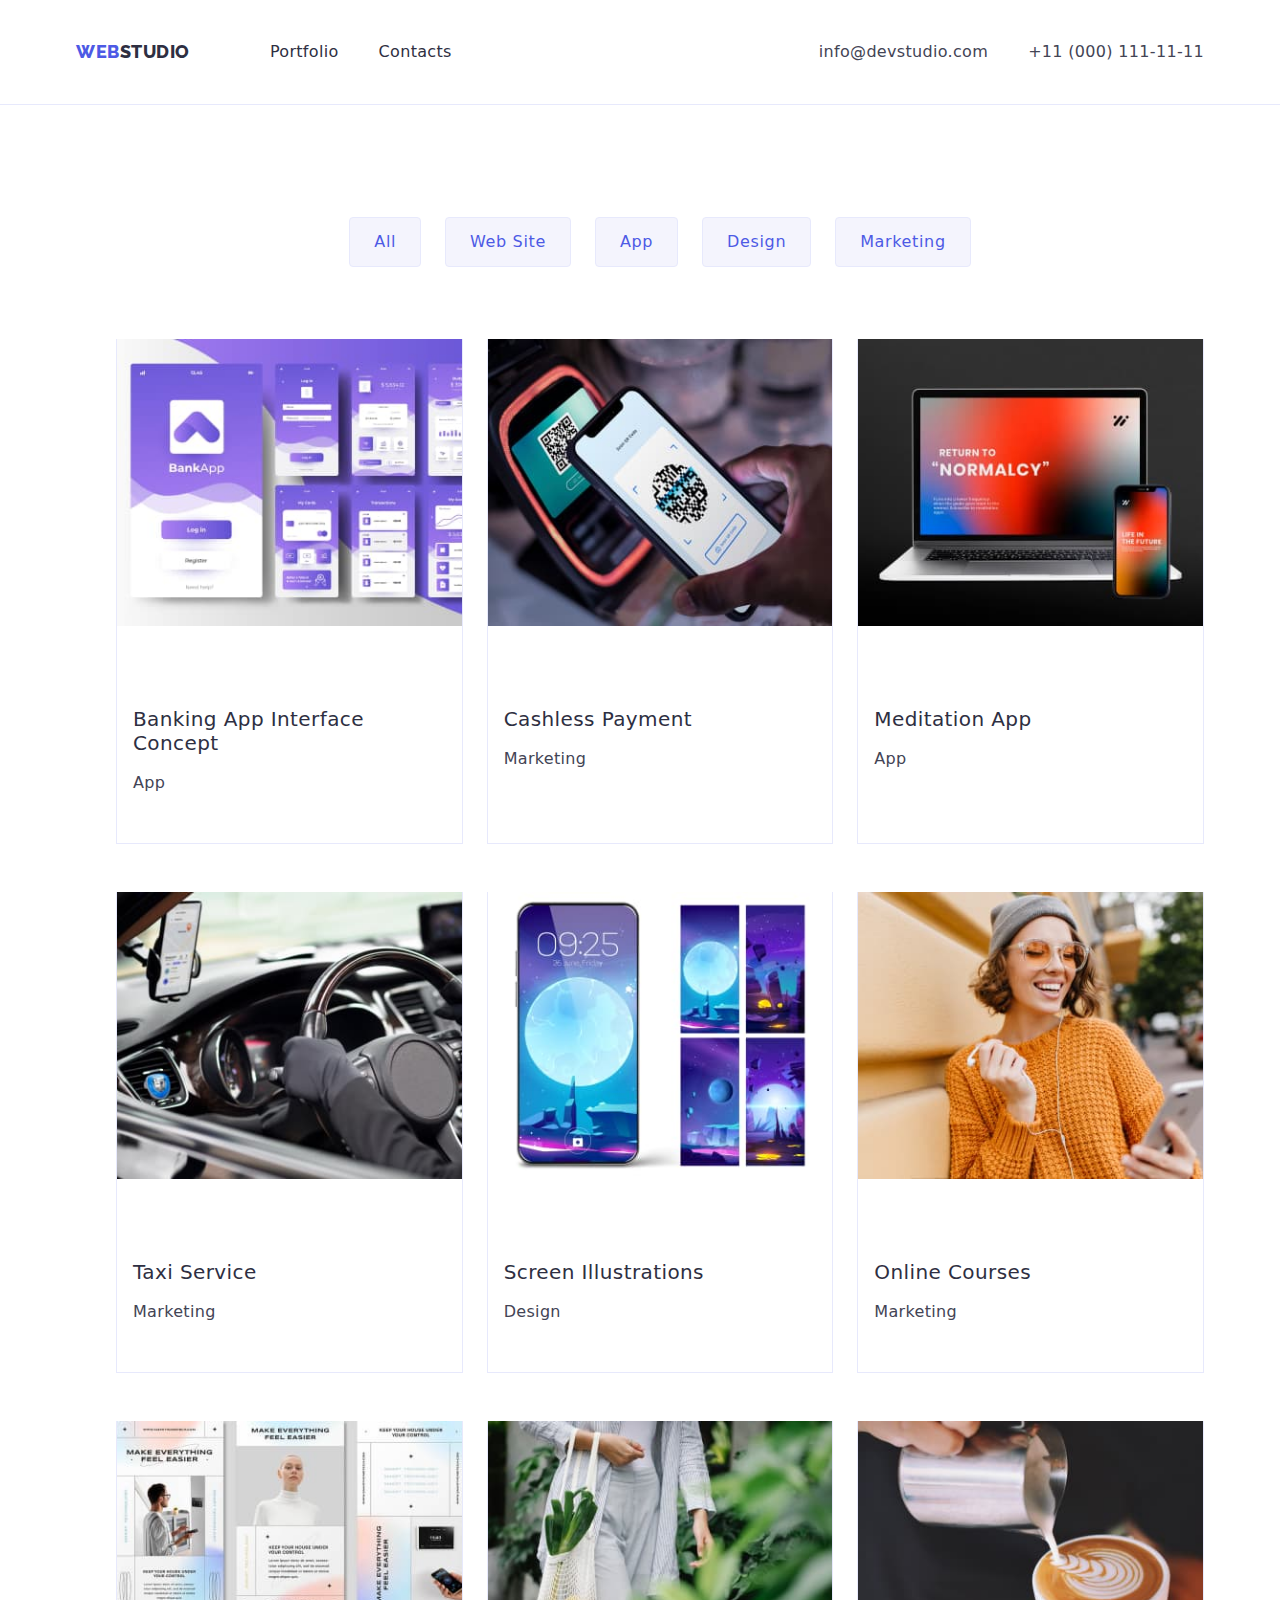
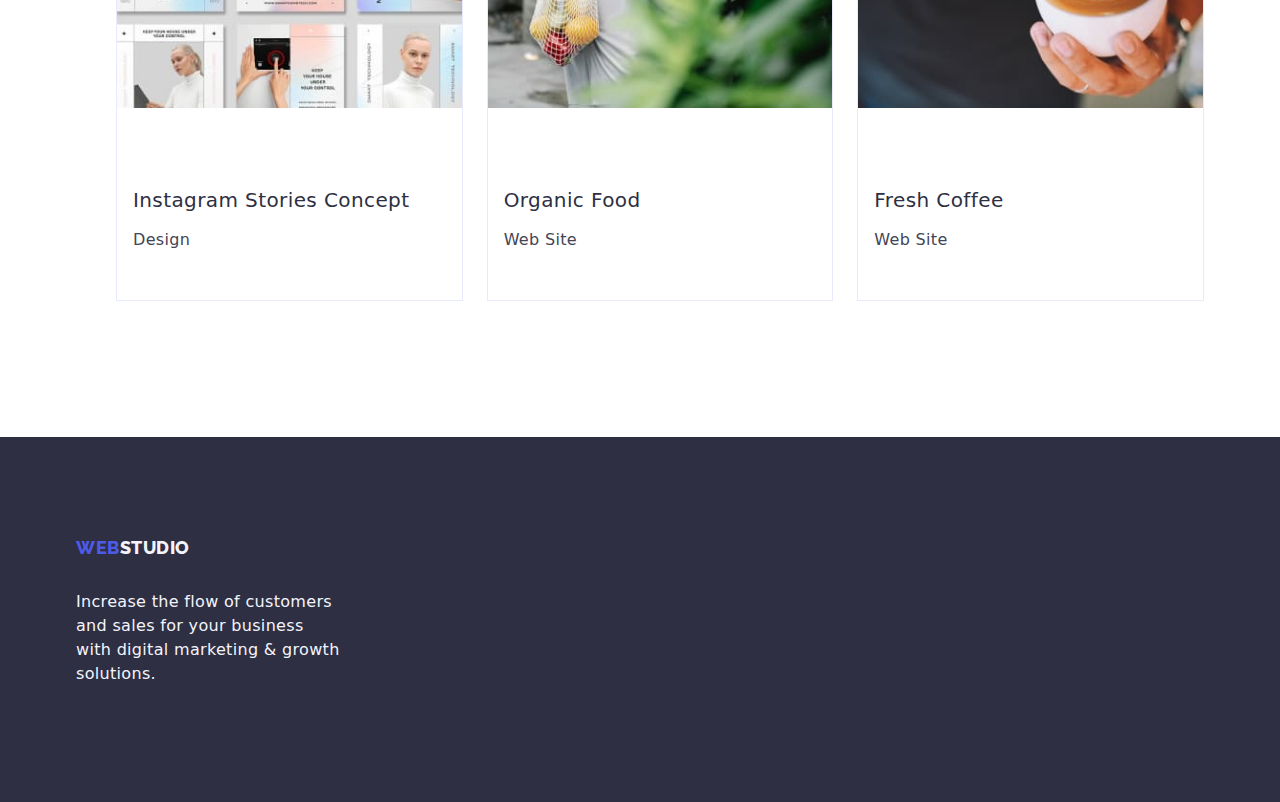
==== commit 850f69c9: "6" ====
--- a/portfolio.html
+++ b/portfolio.html
@@ -24,6 +24,11 @@
       href="https://fonts.googleapis.com/css2?family=Raleway:wght@800&family=Roboto:wght@400;500;700&display=swap"
       rel="stylesheet"
     />
+    <link
+      rel="stylesheet"
+      href="https://cdnjs.cloudflare.com/ajax/libs/modern-normalize/2.0.0/modern-normalize.min.css"
+    />
+    <link />
   </head>
   <body>
     <header>
@@ -39,8 +44,7 @@
               <a
                 class="header-menu-link link"
                 href="./index.html"
-                >Studio</a
-              >
+              ></a>
             </li>
             <li>
               <a
@@ -80,7 +84,7 @@
     </header>
     <main>
       <section class="portfolio-filter">
-<div class="container">
+        <div class="container">
           <h1 class="visually-hidden">Portfolio</h1>
           <ul class="filter-list list">
             <li>
@@ -126,29 +130,35 @@
           </ul>
           <ul class="portfolio-img-list list">
             <li class="portfolio-iteam">
-              <a class="link" href=""
+              <a
+                class="link"
+                href=""
                 ><img
                   class="portfolio-img"
                   src="./images/portfolio1.jpg"
                   alt="Banking App Interface Concept"
                   width="360"
                   height="300"
-                >
-                <div class="porfolio-item-conteiner">
-                  <h2 class="portfolio-subtitle">Banking App Interface Concept</h2>
+                />
+                <div class="porfolio-item-conteiner">
+                  <h2 class="portfolio-subtitle">
+                    Banking App Interface Concept
+                  </h2>
                   <p class="portfolio-text">App</p>
                 </div></a
               >
             </li>
             <li class="portfolio-iteam">
-              <a class="link" href=""
+              <a
+                class="link"
+                href=""
                 ><img
                   class="portfolio-img"
                   src="./images/portfolio2.jpg"
                   alt="Cashless Payment"
                   width="360"
                   height="300"
-                >
+                />
                 <div class="porfolio-item-conteiner">
                   <h2 class="portfolio-subtitle">Cashless Payment</h2>
                   <p class="portfolio-text">Marketing</p>
@@ -156,14 +166,16 @@
               >
             </li>
             <li class="portfolio-iteam">
-              <a class="link" href=""
+              <a
+                class="link"
+                href=""
                 ><img
                   class="portfolio-img"
                   src="./images/portfolio3.jpg"
                   alt="Meditation App"
                   width="360"
                   height="300"
-                >
+                />
                 <div class="porfolio-item-conteiner">
                   <h2 class="portfolio-subtitle">Meditation App</h2>
                   <p class="portfolio-text">App</p>
@@ -171,14 +183,16 @@
               >
             </li>
             <li class="portfolio-iteam">
-              <a class="link" href=""
+              <a
+                class="link"
+                href=""
                 ><img
                   class="portfolio-img"
                   src="./images/portfolio4.jpg"
                   alt="Taxi Service"
                   width="360"
                   height="300"
-                >
+                />
                 <div class="porfolio-item-conteiner">
                   <h2 class="portfolio-subtitle">Taxi Service</h2>
                   <p class="portfolio-text">Marketing</p>
@@ -186,14 +200,16 @@
               >
             </li>
             <li class="portfolio-iteam">
-              <a class="link" href=""
+              <a
+                class="link"
+                href=""
                 ><img
                   class="portfolio-img"
                   src="./images/portfolio5.jpg"
                   alt="Screen Illustrations"
                   width="360"
                   height="300"
-                >
+                />
                 <div class="porfolio-item-conteiner">
                   <h2 class="portfolio-subtitle">Screen Illustrations</h2>
                   <p class="portfolio-text">Design</p>
@@ -201,14 +217,16 @@
               >
             </li>
             <li class="portfolio-iteam">
-              <a class="link" href=""
+              <a
+                class="link"
+                href=""
                 ><img
                   class="portfolio-img"
                   src="./images/portfolio6.jpg"
                   alt="Online Courses"
                   width="360"
                   height="300"
-                >
+                />
                 <div class="porfolio-item-conteiner">
                   <h2 class="portfolio-subtitle">Online Courses</h2>
                   <p class="portfolio-text">Marketing</p>
@@ -216,14 +234,16 @@
               >
             </li>
             <li class="portfolio-iteam">
-              <a class="link" href=""
+              <a
+                class="link"
+                href=""
                 ><img
                   class="portfolio-img"
                   src="./images/portfolio7.jpg"
                   alt="Instagram Stories Concept"
                   width="360"
                   height="300"
-                >
+                />
                 <div class="porfolio-item-conteiner">
                   <h2 class="portfolio-subtitle">Instagram Stories Concept</h2>
                   <p class="portfolio-text">Design</p>
@@ -231,14 +251,16 @@
               >
             </li>
             <li class="portfolio-iteam">
-              <a class="link" href=""
+              <a
+                class="link"
+                href=""
                 ><img
                   class="portfolio-img"
                   src="./images/portfolio8.jpg"
                   alt="Organic Food"
                   width="360"
                   height="300"
-                >
+                />
                 <div class="porfolio-item-conteiner">
                   <h2 class="portfolio-subtitle">Organic Food</h2>
                   <p class="portfolio-text">Web Site</p>
@@ -246,36 +268,38 @@
               >
             </li>
             <li class="portfolio-iteam">
-              <a class="link" href=""
+              <a
+                class="link"
+                href=""
                 ><img
                   class="portfolio-img"
                   src="./images/portfolio9.jpg"
                   alt="Fresh Coffee"
                   width="360"
                   height="300"
-                >
-                 <div class="porfolio-item-conteiner">
-                   <h2 class="portfolio-subtitle">Fresh Coffee</h2>
-                    <p class="portfolio-text">Web Site</p>
-                 </div></a
+                />
+                <div class="porfolio-item-conteiner">
+                  <h2 class="portfolio-subtitle">Fresh Coffee</h2>
+                  <p class="portfolio-text">Web Site</p>
+                </div></a
               >
             </li>
           </ul>
-</div>
+        </div>
       </section>
     </main>
     <footer class="main-footer">
-<div class="container">
+      <div class="container">
         <a
           class="footer-logo link"
           href="./index.html"
           >Web<span class="footer-logo-first">Studio</span></a
         >
         <p class="footer-text">
-          Increase the flow of customers and sales for your business with digital
-          marketing & growth solutions.
+          Increase the flow of customers and sales for your business with
+          digital marketing & growth solutions.
         </p>
-</div>
+      </div>
     </footer>
   </body>
 </html>
--- a/css/styles.css
+++ b/css/styles.css
@@ -4,31 +4,6 @@
 *::after {
   box-sizing: border-box;
 }
-ul[class],
-ol[class] {
-  padding: 0;
-}
-h1,
-h2,
-h3,
-h4,
-p,
-ul[class],
-ol[class],
-li,
-figure,
-figcaption,
-blockquote,
-dl,
-dd {
-  margin: 0;
-}
-
-
-
-
-
-
 
 :root {
   --color-iris: rgba(77, 90, 229, 1);
@@ -72,18 +47,20 @@
   padding-left: 15px;
   padding-right: 15px;
   margin: 0 auto;
+  padding: 0 15px;
 }
 /* -------HEADER -----------*/
+header {
+  border-bottom: 1px solid var(--color-cornflower);
+}
 .header-container {
-  padding-bottom: 25px;
-  padding-top: 25px;
-  display: flex;
-  border-bottom: 1px solid var(--color-cornflower);
+  padding-bottom: 24px;
+  padding-top: 24px;
+  display: flex;
 }
 .header-navi {
   display: flex;
   align-items: center;
-  gap: 76px;
 }
 
 .logo {
@@ -103,10 +80,13 @@
   line-height: 1.17;
   letter-spacing: 0.03em;
   text-transform: uppercase;
-}
+  margin-right: 176px;
+}
+
 .header-menu-list {
   display: flex;
   gap: 40px;
+  margin-right: 76px;
 }
 
 .header-menu-link {
@@ -144,8 +124,7 @@
 /*----------- HERO------------ */
 .hero {
   background-color: var(--color-navy-blue);
-  padding: 188px 472px;
-  /* padding-bottom: 120px; */
+  padding: 188px 0;
 }
 
 .hero-title {
@@ -159,6 +138,7 @@
   margin-bottom: 48px;
 }
 .hero-button {
+  min-width: 169px;
   cursor: pointer;
   background-color: var(--color-iris);
   font-family: inherit;
@@ -176,7 +156,6 @@
 .hero-button:hover,
 .hero-button:focus {
   background-color: var(--color-ocean);
-  
 }
 /* -------Advantage------- */
 .advantage {
@@ -202,6 +181,7 @@
 }
 
 .advantage-subtitle {
+  margin-bottom: 8px;
   color: var(--color-navy-blue);
   font-size: 20px;
   font-weight: 500;
@@ -212,7 +192,7 @@
   font-size: 16px;
   line-height: 1.5;
   letter-spacing: 0.02em;
-  width: calc((100%-24px * 3) / 4);
+  width: calc((100%-72px) / 4);
 }
 /* ----------------Working----------- */
 .working-list {
@@ -220,7 +200,7 @@
   gap: 24px;
 }
 .working {
-  padding-bottom: 116px;
+  padding-bottom: 120px;
 }
 .working-iteam {
   width: calc((100%-2 * 24px) / 3);
@@ -241,7 +221,6 @@
 }
 .team {
   background-color: var(--color-cloud);
-  padding-top: 120px;
   padding-bottom: 120px;
 }
 .team-list {
@@ -263,7 +242,6 @@
   text-transform: capitalize;
 }
 
-
 .team-subtitle {
   color: var(--color-navy-blue);
   text-align: center;
@@ -271,7 +249,7 @@
   font-weight: 500;
   line-height: 1.2;
   letter-spacing: 0.02em;
-
+  margin-bottom: 8px;
 }
 .team-text {
   text-align: center;
@@ -294,7 +272,7 @@
   line-height: 1.17;
   letter-spacing: 0.03em;
   display: inline-block;
-  margin-bottom: 18px;
+  margin-bottom: 16px;
 }
 .footer-logo-first {
   color: var(--color-cloud);
@@ -316,7 +294,6 @@
   display: flex;
   flex-direction: column;
   gap: 16px;
-  
 }
 /*----------- Portfolio header ----------*/
 
@@ -335,9 +312,8 @@
   font-family: "Raleway", sans-serif;
   font-size: 18px;
   font-weight: 800;
-  line-height: 1.17;  
-  letter-spacing: 0.03em;
-  
+  line-height: 1.17;
+  letter-spacing: 0.03em;
 }
 
 /* -----------------------PORTFOLIO---------- */
@@ -349,10 +325,9 @@
   display: flex;
   gap: 24px;
   justify-content: center;
- 
-}
-.filter-btn { 
-
+  margin-bottom: 72px;
+}
+.filter-btn {
   border-radius: 4px;
   border: 1px solid var(--color-cornflower);
   cursor: pointer;
@@ -364,24 +339,24 @@
   font-weight: 500;
   line-height: 1.5;
   letter-spacing: 0.04em;
-  margin-bottom: 72px;
+  padding: 12px 24px;
 }
 .filter-btn:hover,
 .filter-btn:focus {
   background-color: var(--color-ocean);
   color: var(--color-white);
   box-shadow: rgba(0, 0, 0, 0.12);
+  border: 1px solid transparent;
 }
 .portfolio-iteam {
-  width:calc((100% - 48)/3);
-  outline: 1px solid var(--color-cornflower); 
+  width: calc((100% - 48px) / 3);
+  border: 1px solid var(--color-cornflower);
   border-top: none;
 }
 .portfolio-img-list {
   display: flex;
   flex-wrap: wrap;
   gap: 48px 24px;
-  padding-bottom: 120px;
 }
 .portfolio-subtitle {
   color: var(--color-navy-blue);
@@ -389,6 +364,7 @@
   font-weight: 500;
   line-height: 1.2;
   letter-spacing: 0.02em;
+  margin-bottom: 8px;
 }
 .portfolio-text {
   color: #434455;
@@ -400,5 +376,5 @@
   margin-bottom: 32px;
 }
 .porfolio-item-conteiner {
-padding: 32px 16px ;
-}+  padding: 32px 16px;
+}
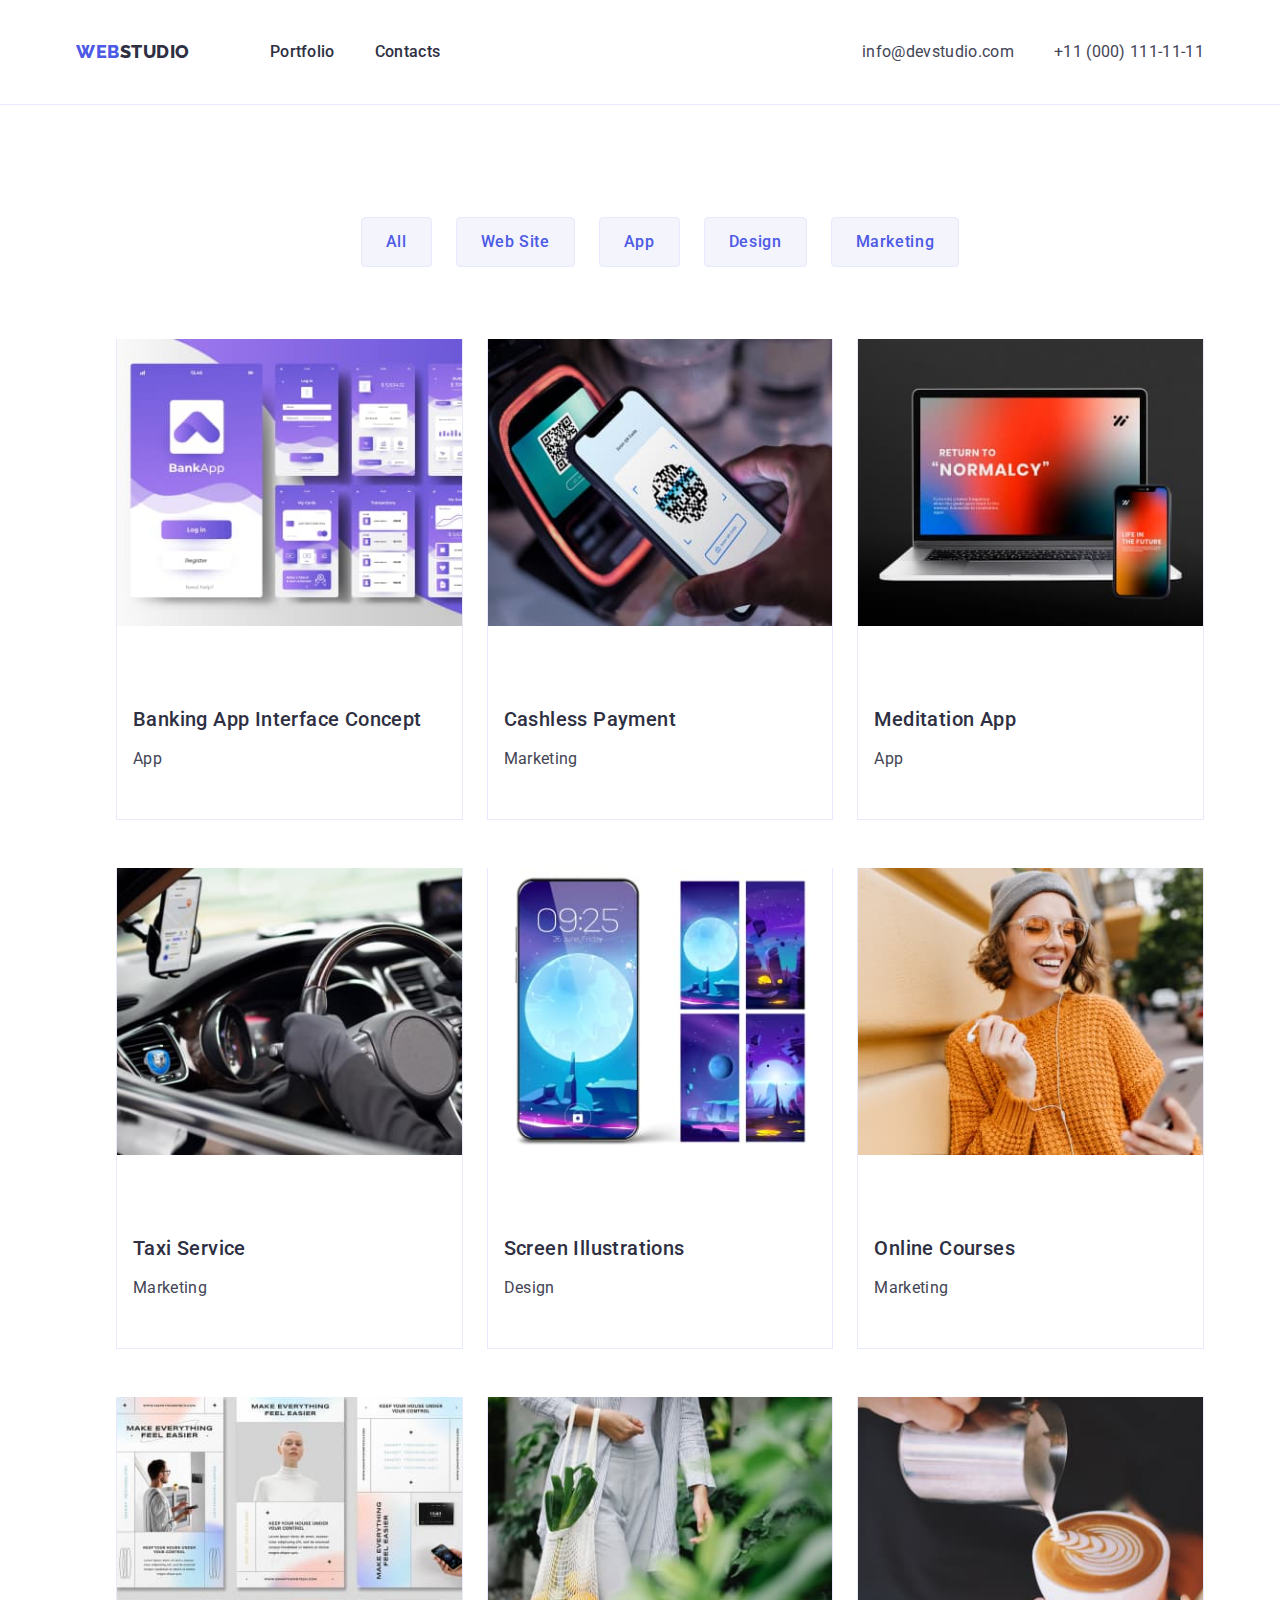
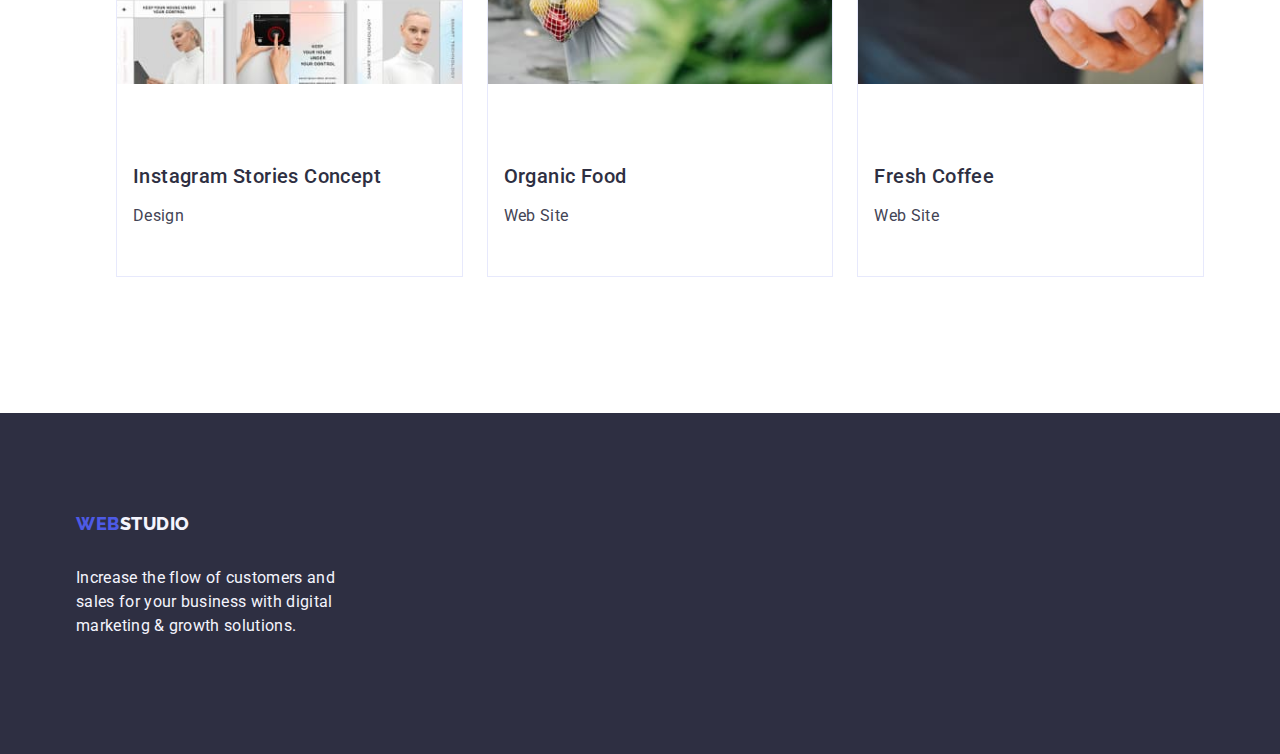
==== commit 13dba812: "7" ====
--- a/portfolio.html
+++ b/portfolio.html
@@ -9,6 +9,11 @@
     <title>Portfolio</title>
     <link
       rel="stylesheet"
+      href="https://cdnjs.cloudflare.com/ajax/libs/modern-normalize/2.0.0/modern-normalize.min.css"
+    />
+    <link />
+    <link
+      rel="stylesheet"
       href="./css/styles.css"
     />
     <link
@@ -24,14 +29,10 @@
       href="https://fonts.googleapis.com/css2?family=Raleway:wght@800&family=Roboto:wght@400;500;700&display=swap"
       rel="stylesheet"
     />
-    <link
-      rel="stylesheet"
-      href="https://cdnjs.cloudflare.com/ajax/libs/modern-normalize/2.0.0/modern-normalize.min.css"
-    />
-    <link />
+    
   </head>
   <body>
-    <header>
+    <header class="header">
       <div class="container header-container">
         <nav class="header-navi">
           <a
--- a/css/styles.css
+++ b/css/styles.css
@@ -12,7 +12,7 @@
   --color-green: rgba(49, 208, 170, 1);
   --color-slate: rgba(67, 68, 85, 1);
   --color-light-slate: rgba(142, 143, 153, 1);
-  --color-cornflower: rgba(231, 233, 252, 1);
+  --color-cornflower: #e7e9fc;
   --color-cloud: rgba(244, 244, 253, 1);
   --color-navy-blue-modal: rgba(46, 47, 66, 0.4);
   --color-grey: rgba(46, 47, 66, 0.7);
@@ -44,23 +44,23 @@
 .container {
   width: 1158px;
   max-width: 1440px;
-  padding-left: 15px;
-  padding-right: 15px;
   margin: 0 auto;
   padding: 0 15px;
 }
 /* -------HEADER -----------*/
 header {
   border-bottom: 1px solid var(--color-cornflower);
+  padding: 24px 0;
 }
 .header-container {
-  padding-bottom: 24px;
-  padding-top: 24px;
-  display: flex;
+ 
+  display: flex;
+
 }
 .header-navi {
   display: flex;
   align-items: center;
+  
 }
 
 .logo {
@@ -80,13 +80,14 @@
   line-height: 1.17;
   letter-spacing: 0.03em;
   text-transform: uppercase;
-  margin-right: 176px;
+  margin-right: 76px;
+  
 }
 
 .header-menu-list {
   display: flex;
   gap: 40px;
-  margin-right: 76px;
+ 
 }
 
 .header-menu-link {
@@ -95,6 +96,7 @@
   font-weight: 500;
   line-height: 1.5;
   letter-spacing: 0.02em;
+  
 }
 .header-menu-link:hover,
 .header-menu-link:focus,
@@ -187,12 +189,13 @@
   font-weight: 500;
   line-height: 1.2;
   letter-spacing: 0.02em;
+  width: calc((100%-72px)/4);
 }
 .advantage-text {
   font-size: 16px;
   line-height: 1.5;
   letter-spacing: 0.02em;
-  width: calc((100%-72px) / 4);
+  
 }
 /* ----------------Working----------- */
 .working-list {
@@ -203,7 +206,7 @@
   padding-bottom: 120px;
 }
 .working-iteam {
-  width: calc((100%-2 * 24px) / 3);
+  width: calc((100%-48px)/3);
 }
 .working-title {
   color: var(--color-navy-blue);
@@ -215,13 +218,15 @@
   margin-bottom: 72px;
 }
 /* --------------TEAM-------- */
+.team-wrap {
+  background-color: var(--color-cloud);
+}
 .container-team {
   padding-top: 32px;
   padding-bottom: 32px;
 }
 .team {
-  background-color: var(--color-cloud);
-  padding-bottom: 120px;
+  padding: 120px 0;
 }
 .team-list {
   display: flex;
@@ -229,7 +234,7 @@
 }
 .team-iteam {
   background-color: var(--color-white);
-  width: calc((100% - 3 * 24px) / 4);
+  width: calc((100% - 72px)/4);
   border-radius: 0px 0px 4px 4px;
 }
 .team-title {
@@ -305,6 +310,7 @@
   line-height: 1.17;
   letter-spacing: 0.03em;
   text-transform: uppercase;
+ 
 }
 .heder-portfolio-logo-studio {
   color: var(--color-navy-blue);
@@ -340,6 +346,7 @@
   line-height: 1.5;
   letter-spacing: 0.04em;
   padding: 12px 24px;
+  
 }
 .filter-btn:hover,
 .filter-btn:focus {
@@ -349,8 +356,8 @@
   border: 1px solid transparent;
 }
 .portfolio-iteam {
-  width: calc((100% - 48px) / 3);
-  border: 1px solid var(--color-cornflower);
+  width: calc((100% - 48px)/3);
+  border:1px solid var(--color-cornflower);
   border-top: none;
 }
 .portfolio-img-list {
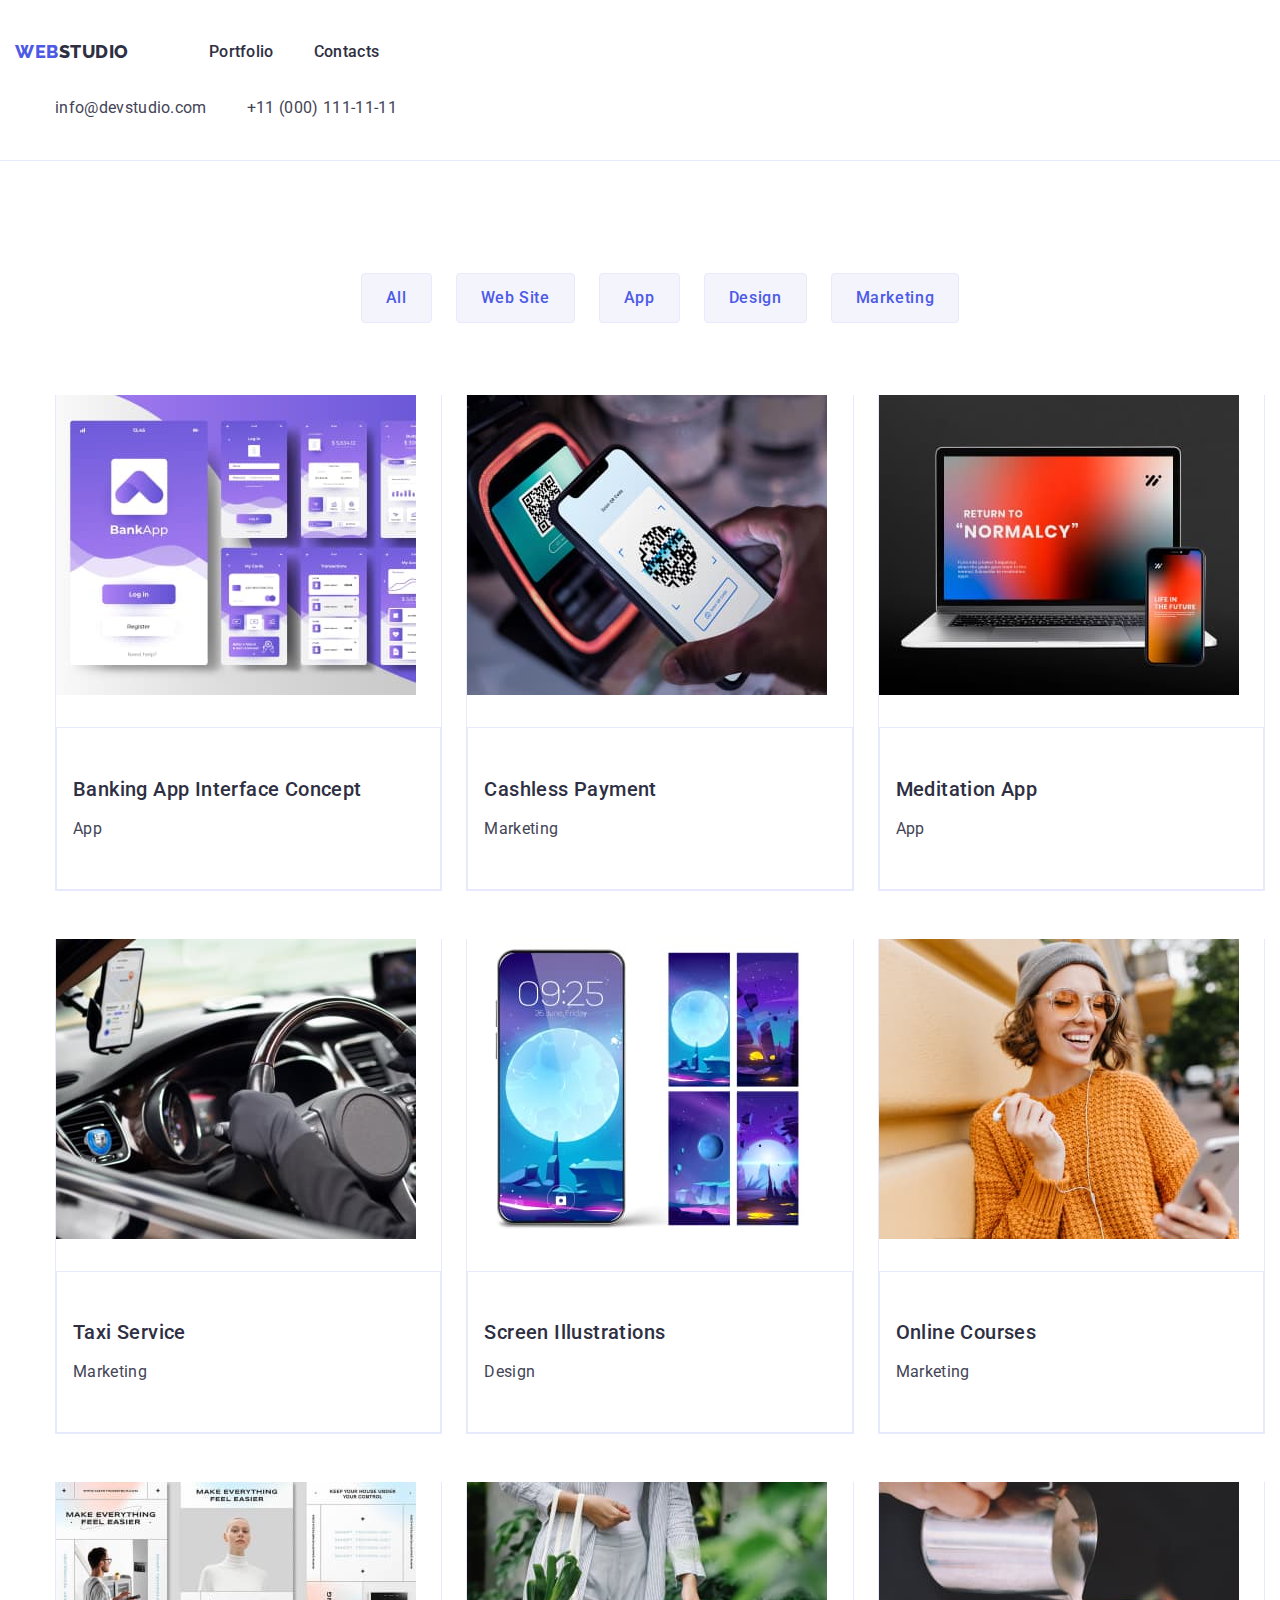
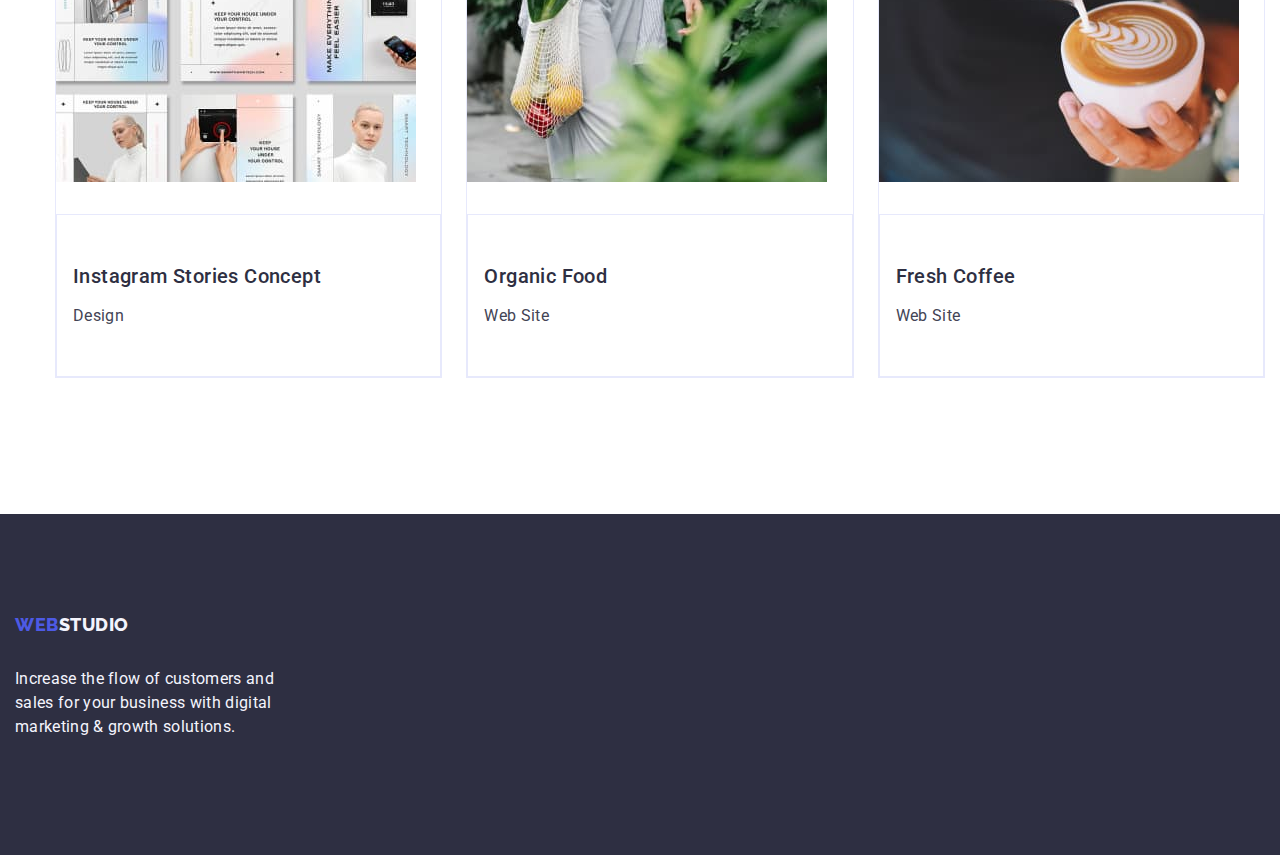
==== commit 8b2ec16c: "2" ====
--- a/portfolio.html
+++ b/portfolio.html
@@ -29,7 +29,6 @@
       href="https://fonts.googleapis.com/css2?family=Raleway:wght@800&family=Roboto:wght@400;500;700&display=swap"
       rel="stylesheet"
     />
-    
   </head>
   <body>
     <header class="header">
--- a/css/styles.css
+++ b/css/styles.css
@@ -42,25 +42,24 @@
   list-style-type: none;
 }
 .container {
-  width: 1158px;
+  width: 100%;
   max-width: 1440px;
   margin: 0 auto;
-  padding: 0 15px;
+  padding-left: 15px;
+  padding-right: 15px;
 }
 /* -------HEADER -----------*/
-header {
+.header {
   border-bottom: 1px solid var(--color-cornflower);
-  padding: 24px 0;
-}
-.header-container {
- 
-  display: flex;
-
+  padding-top: 24px;
+  padding-bottom: 24px;
+}
+.heder-container {
+  display: flex;
 }
 .header-navi {
   display: flex;
   align-items: center;
-  
 }
 
 .logo {
@@ -81,13 +80,12 @@
   letter-spacing: 0.03em;
   text-transform: uppercase;
   margin-right: 76px;
-  
+  display: block;
 }
 
 .header-menu-list {
   display: flex;
   gap: 40px;
- 
 }
 
 .header-menu-link {
@@ -96,7 +94,6 @@
   font-weight: 500;
   line-height: 1.5;
   letter-spacing: 0.02em;
-  
 }
 .header-menu-link:hover,
 .header-menu-link:focus,
@@ -181,7 +178,9 @@
   clip: rect(0 0 0 0);
   overflow: hidden;
 }
-
+.advantage-iteam {
+  width: calc((100% - 72px) / 4);
+}
 .advantage-subtitle {
   margin-bottom: 8px;
   color: var(--color-navy-blue);
@@ -189,13 +188,11 @@
   font-weight: 500;
   line-height: 1.2;
   letter-spacing: 0.02em;
-  width: calc((100%-72px)/4);
 }
 .advantage-text {
   font-size: 16px;
   line-height: 1.5;
   letter-spacing: 0.02em;
-  
 }
 /* ----------------Working----------- */
 .working-list {
@@ -206,7 +203,7 @@
   padding-bottom: 120px;
 }
 .working-iteam {
-  width: calc((100%-48px)/3);
+  width: calc((100% - 48px) / 3);
 }
 .working-title {
   color: var(--color-navy-blue);
@@ -233,8 +230,9 @@
   gap: 24px;
 }
 .team-iteam {
+  width: calc((100% - 72px) / 4);
   background-color: var(--color-white);
-  width: calc((100% - 72px)/4);
+
   border-radius: 0px 0px 4px 4px;
 }
 .team-title {
@@ -310,7 +308,6 @@
   line-height: 1.17;
   letter-spacing: 0.03em;
   text-transform: uppercase;
- 
 }
 .heder-portfolio-logo-studio {
   color: var(--color-navy-blue);
@@ -346,7 +343,6 @@
   line-height: 1.5;
   letter-spacing: 0.04em;
   padding: 12px 24px;
-  
 }
 .filter-btn:hover,
 .filter-btn:focus {
@@ -356,9 +352,9 @@
   border: 1px solid transparent;
 }
 .portfolio-iteam {
-  width: calc((100% - 48px)/3);
-  border:1px solid var(--color-cornflower);
+  border: 1px solid var(--color-cornflower);
   border-top: none;
+  width: calc((100% - 48px) / 3);
 }
 .portfolio-img-list {
   display: flex;
@@ -384,4 +380,5 @@
 }
 .porfolio-item-conteiner {
   padding: 32px 16px;
-}
+  border: 1px solid #e7e9fc;
+}
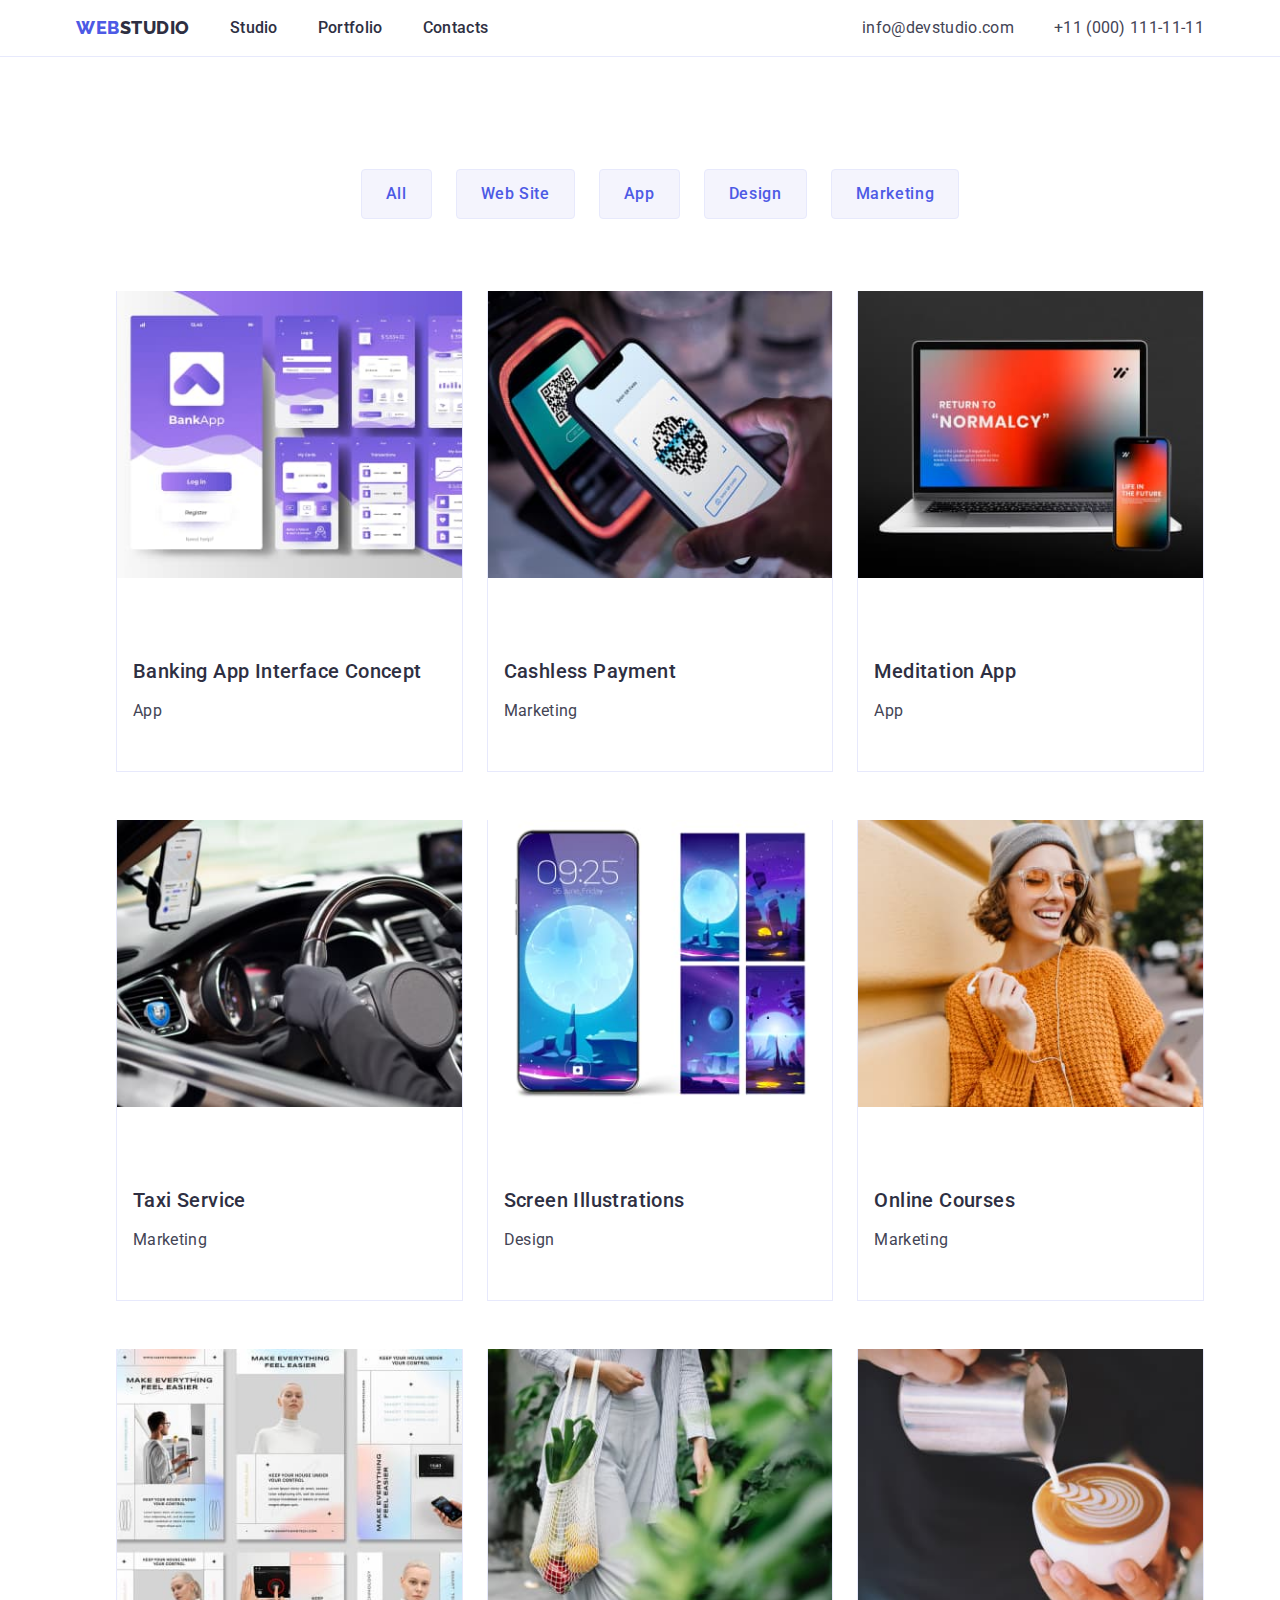
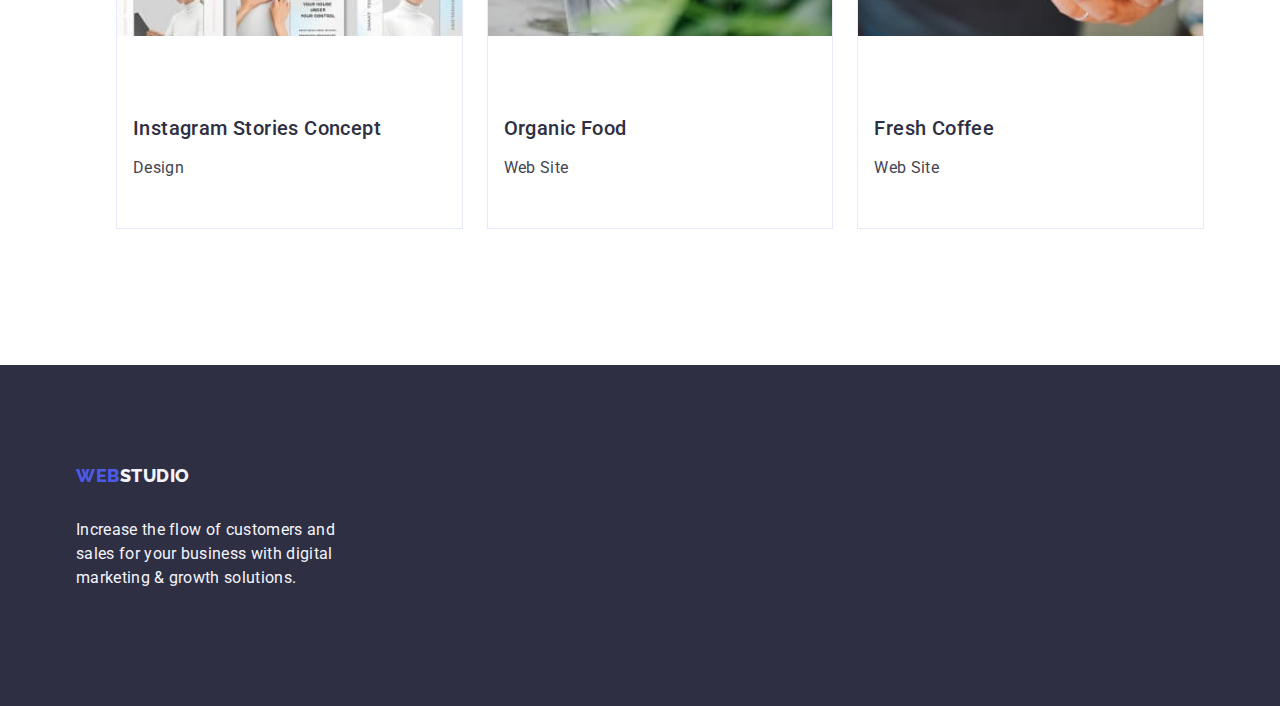
==== commit 297f2029: "3" ====
--- a/portfolio.html
+++ b/portfolio.html
@@ -11,7 +11,6 @@
       rel="stylesheet"
       href="https://cdnjs.cloudflare.com/ajax/libs/modern-normalize/2.0.0/modern-normalize.min.css"
     />
-    <link />
     <link
       rel="stylesheet"
       href="./css/styles.css"
@@ -37,23 +36,24 @@
           <a
             class="header-portfolio-logo link"
             href="./index.html"
-            >Web<span class="heder-portfolio-logo-studio">Studio</span>
-          </a>
+            >Web<span class="heder-portfolio-logo-studio">Studio</span></a
+          >
           <ul class="header-menu-list list">
-            <li>
+            <li class="header-menu-item">
               <a
                 class="header-menu-link link"
                 href="./index.html"
-              ></a>
-            </li>
-            <li>
+                >Studio</a
+              >
+            </li>
+            <li class="header-menu-item">
               <a
                 class="header-menu-link link"
                 href="./portfolio.html"
                 >Portfolio</a
               >
             </li>
-            <li>
+            <li class="header-menu-item">
               <a
                 class="header-menu-link link"
                 href=""
--- a/css/styles.css
+++ b/css/styles.css
@@ -43,7 +43,7 @@
 }
 .container {
   width: 100%;
-  max-width: 1440px;
+  max-width: 1158px;
   margin: 0 auto;
   padding-left: 15px;
   padding-right: 15px;
@@ -51,10 +51,8 @@
 /* -------HEADER -----------*/
 .header {
   border-bottom: 1px solid var(--color-cornflower);
-  padding-top: 24px;
-  padding-bottom: 24px;
-}
-.heder-container {
+}
+.header-container {
   display: flex;
 }
 .header-navi {
@@ -81,6 +79,7 @@
   text-transform: uppercase;
   margin-right: 76px;
   display: block;
+  padding:  24px 0 ;
 }
 
 .header-menu-list {
@@ -381,4 +380,5 @@
 .porfolio-item-conteiner {
   padding: 32px 16px;
   border: 1px solid #e7e9fc;
-}
+  border: none;
+}
